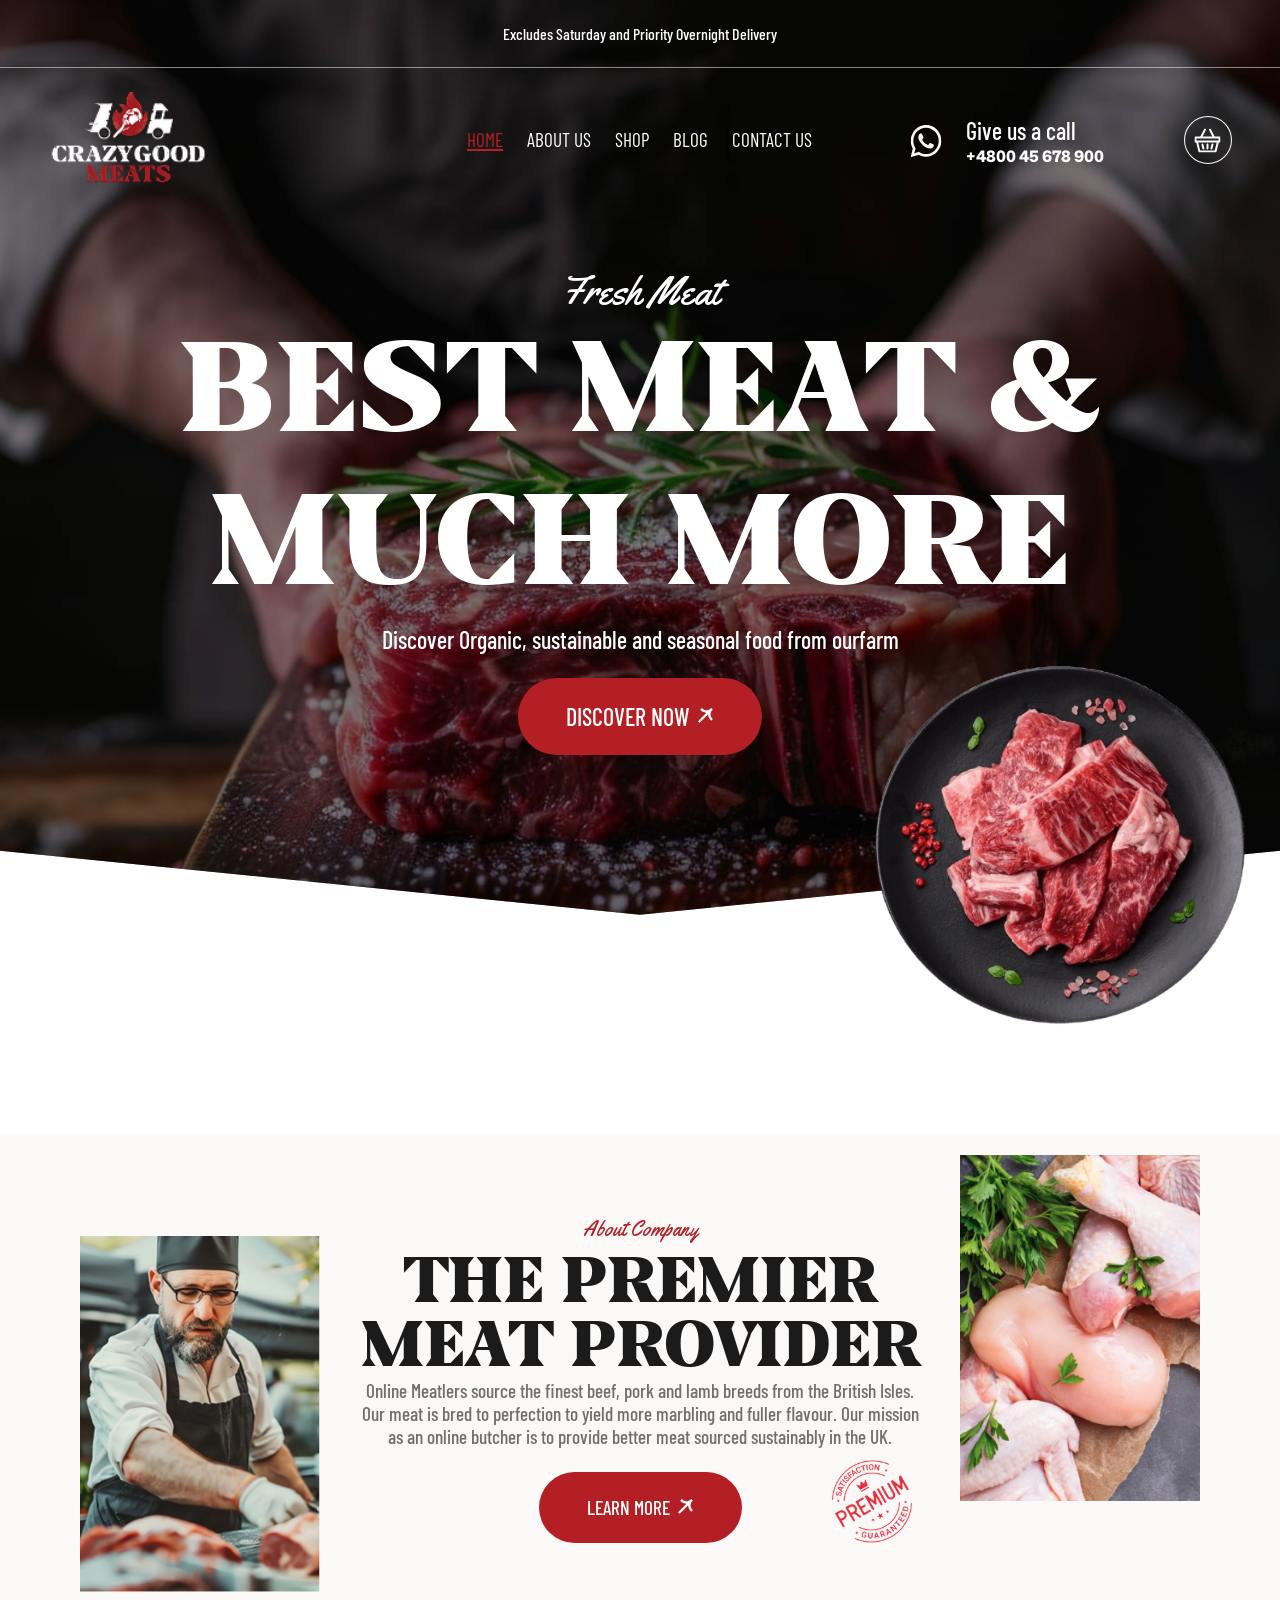
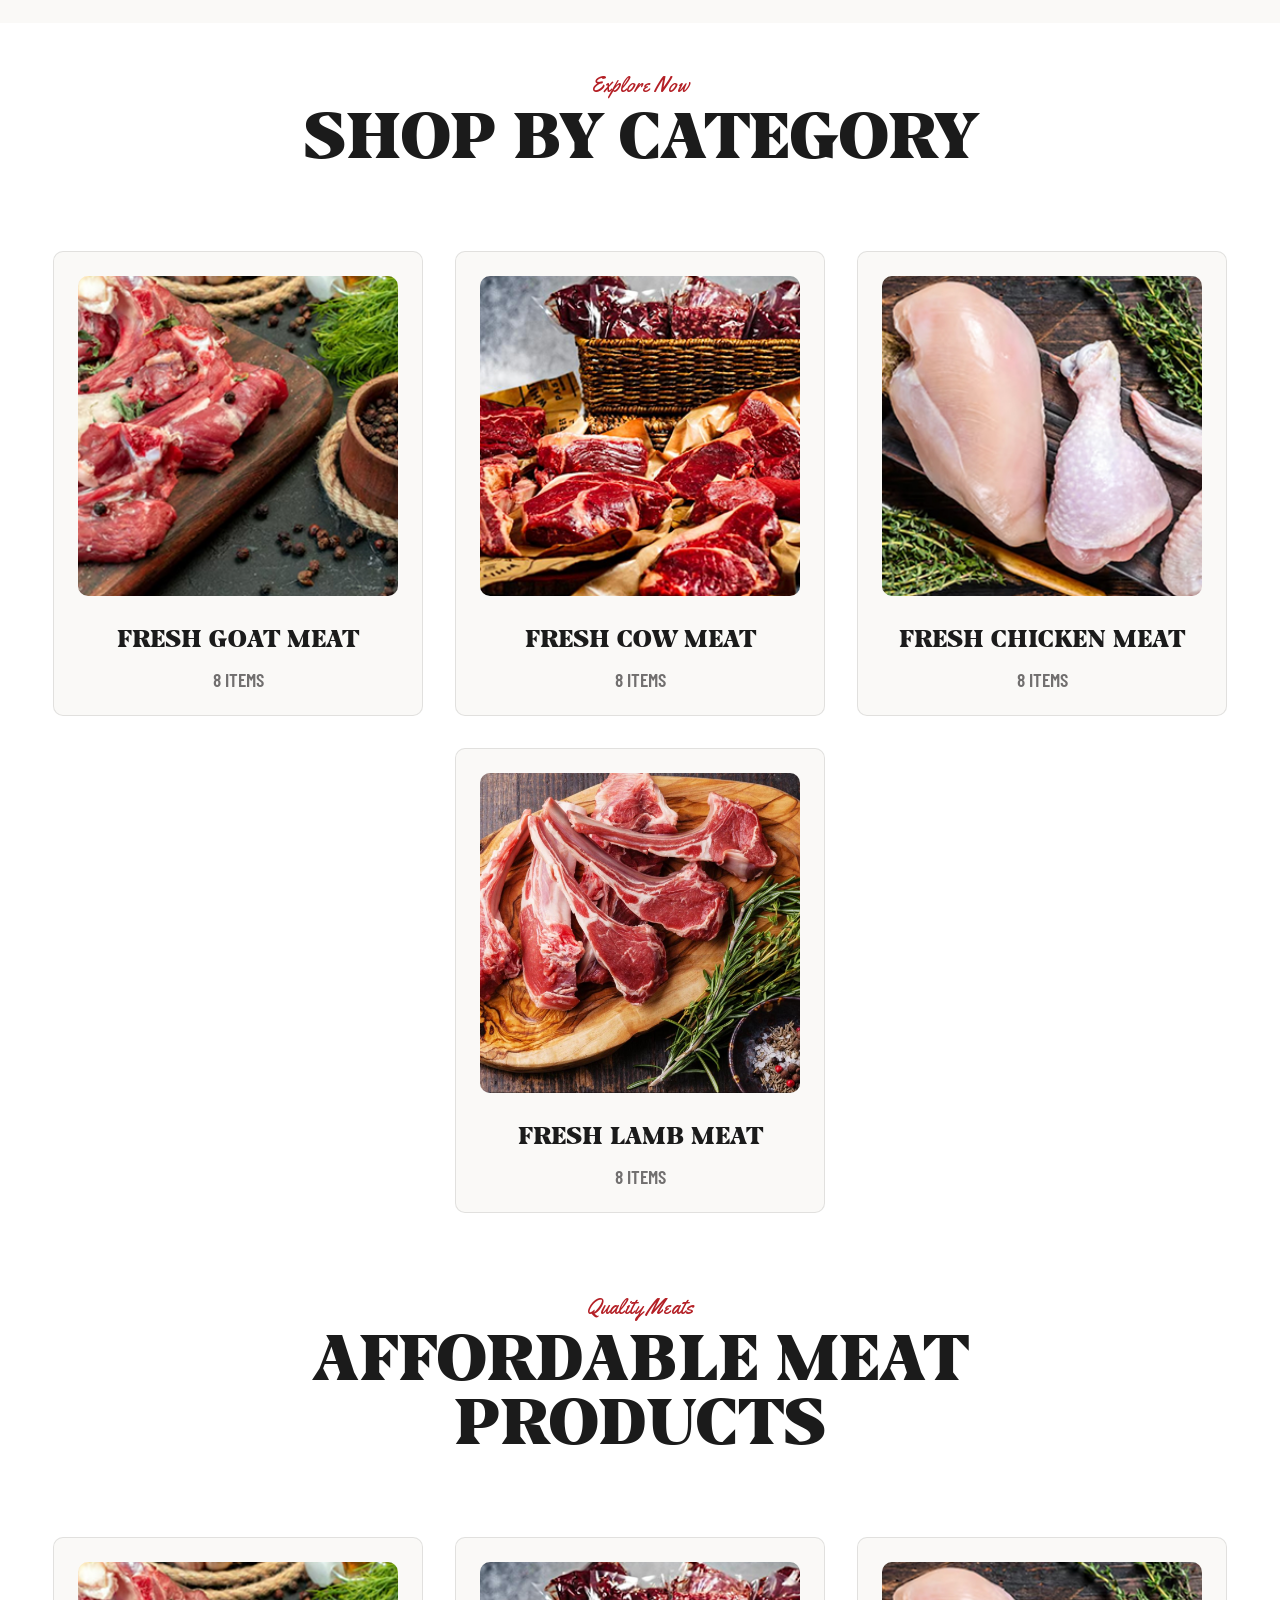
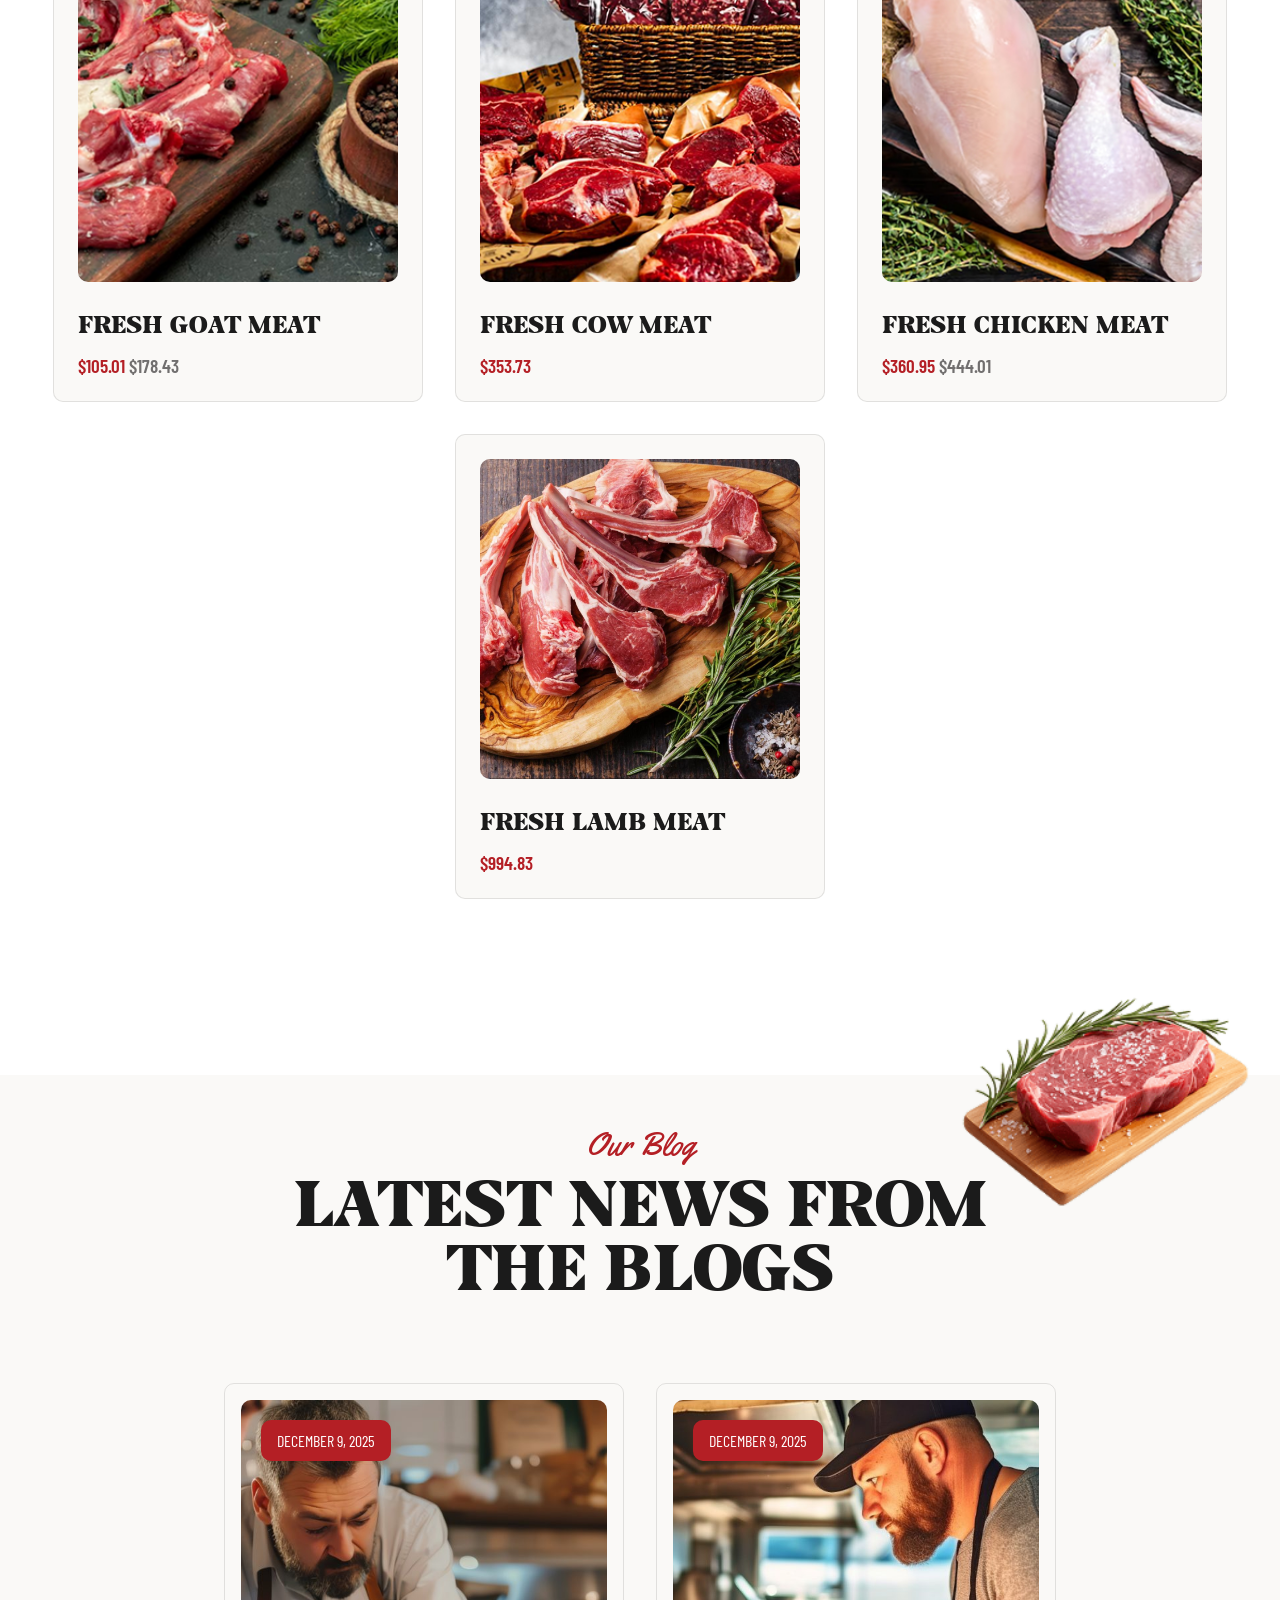
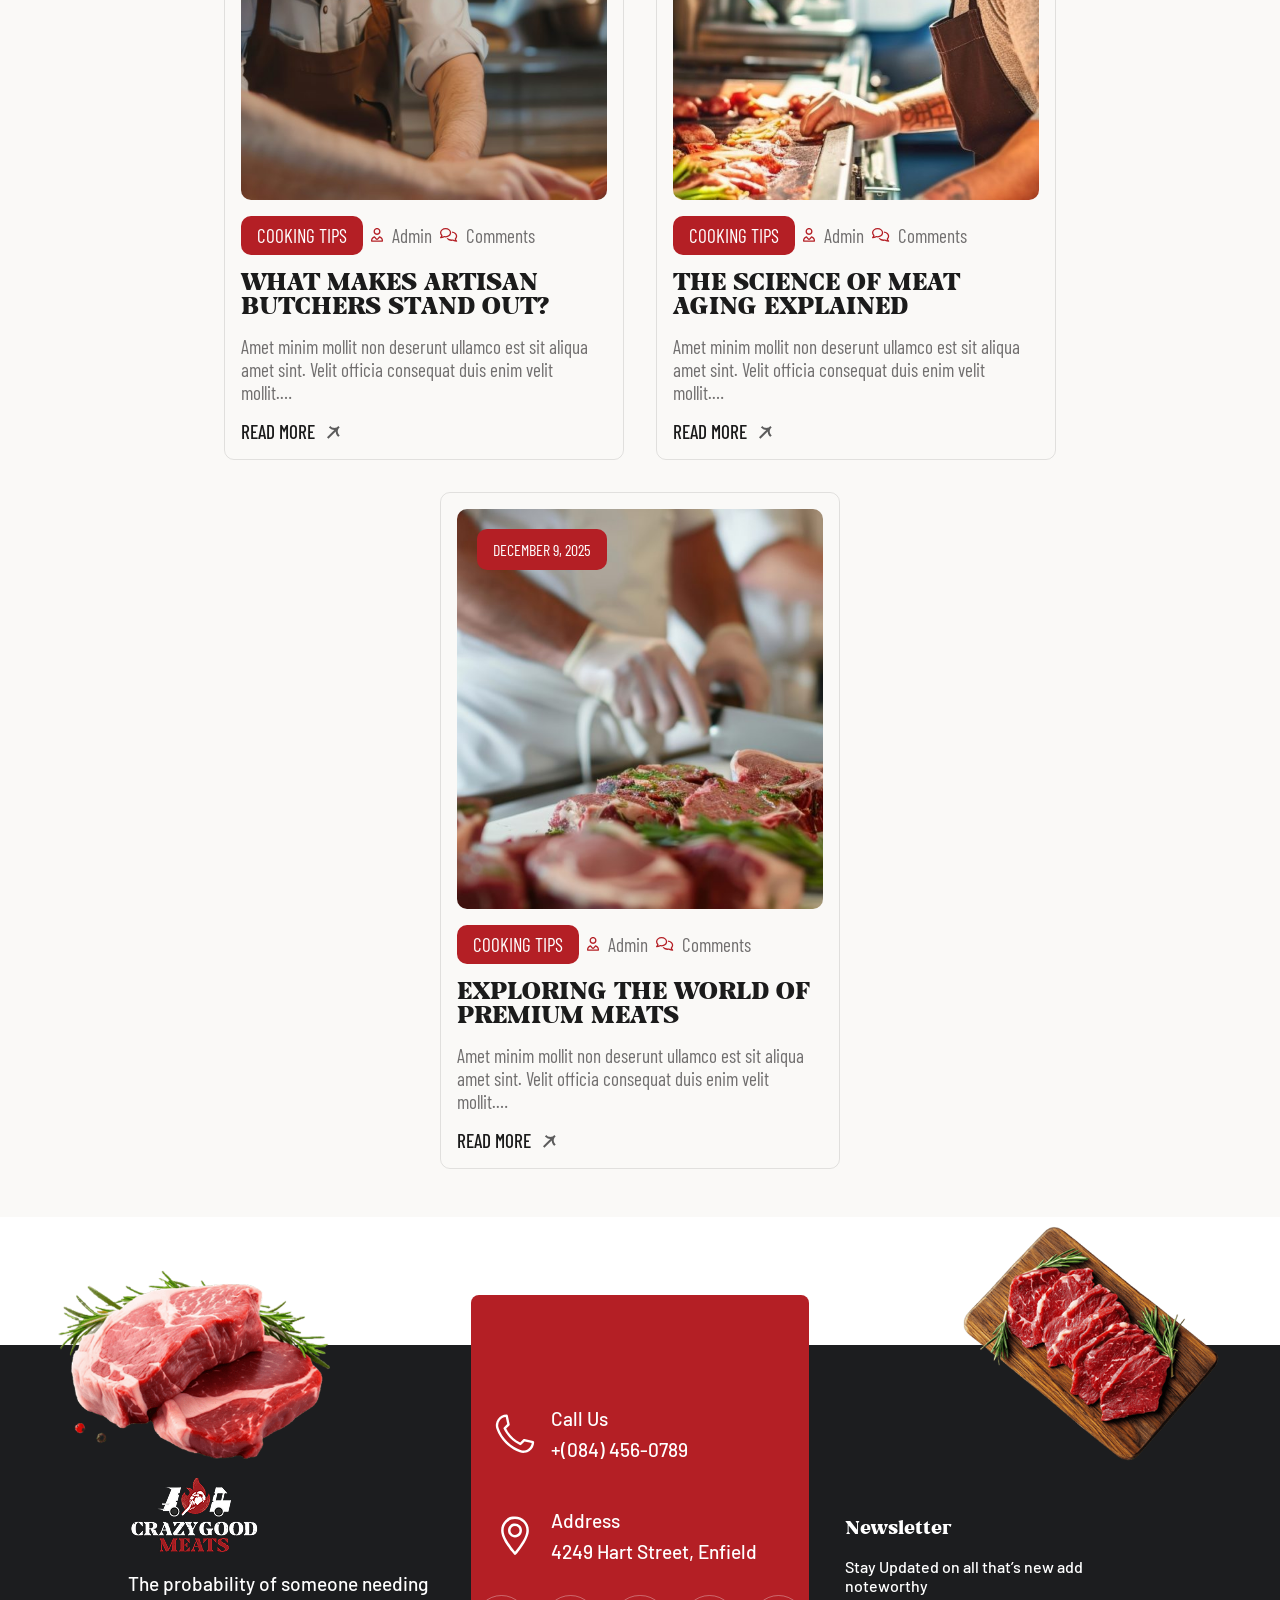
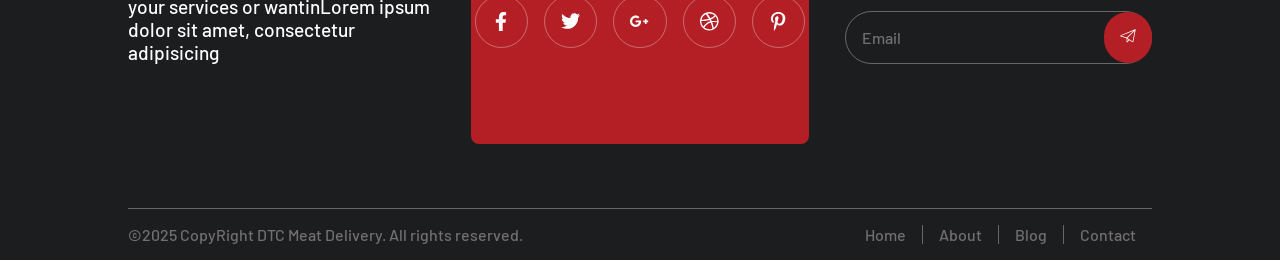
==== index.html @ 87a52c6e "v1" ====
<!DOCTYPE html>
<html lang="en">

<head>
    <meta charset="UTF-8">
    <meta name="viewport" content="width=device-width, initial-scale=1.0">
    <title>DTC Meat Delivery | HOME</title>
    <link rel="stylesheet" href="./includes/css/index.css">
</head>

<body>

    <!-- hero + header -->
    <main id="hero">
        <div class="main">
            <header class="header">
                <div class="superHeader">
                    <p>
                        Excludes Saturday and Priority Overnight Delivery
                    </p>
                </div>

                <div class="subHeader">
                    <!--Logo  -->
                    <div class="logoDiv">
                        <img src="./assets/images/logo.png" alt="DTC Meat">
                    </div>

                    <!-- Menu -->
                    <ul>
                        <li>
                            <a class="active" href="./index.html">HOME</a>
                        </li>
                        <li>
                            <a href="about.html">ABOUT US</a>
                        </li>
                        <li>
                            <a href="#">SHOP</a>
                        </li>
                        <li>
                            <a href="#">BLOG</a>
                        </li>
                        <li>
                            <a href="contact.html">CONTACT US</a>
                        </li>
                    </ul>

                    <div class="callAndCart">
                        <!-- Give Us A Call -->
                        <div class="give-us-a-call">

                            <div class="whatsapp-logo">
                                <svg width="24" height="25" viewBox="0 0 24 25" fill="none"
                                    xmlns="http://www.w3.org/2000/svg">
                                    <g clip-path="url(#clip0_9_7284)">
                                        <path
                                            d="M0 25C0.253394 23.985 0.542986 23.0075 0.79638 21.9925C1.08597 20.9398 1.37557 19.8496 1.62896 18.797C1.66516 18.6842 1.62896 18.4962 1.59276 18.3835C-0.579185 14.0226 -0.434389 9.69925 2.09955 5.56391C3.9457 2.55639 6.69683 0.751877 10.1357 0.150373C15.819 -0.82707 21.3575 2.55639 23.3122 8.19549C25.1222 13.3835 23.3846 19.3233 19.0045 22.4812C15.0226 25.3007 10.8597 25.5639 6.55204 23.421C6.40724 23.3459 6.22624 23.3459 6.11765 23.3835C4.1629 23.9098 2.24434 24.4361 0.325792 24.9624C0.217195 24.9624 0.144796 25 0 25ZM2.85973 22.0677C2.93213 22.0301 2.96833 22.0301 3.04072 22.0301C4.1629 21.7293 5.28507 21.4286 6.37104 21.1278C6.55204 21.0902 6.69683 21.0902 6.84163 21.203C9.26697 22.7068 11.8371 23.1203 14.552 22.3684C18.6787 21.2782 21.6471 17.4812 21.9005 13.1203C22.0814 9.9624 21.1041 7.21804 18.9321 5C15.9638 1.99248 11.5837 1.203 7.819 3.0827C4.1629 4.92481 2.28054 8.04511 2.13575 12.2556C2.06335 14.3233 2.60633 16.203 3.69231 17.9699C3.8371 18.1955 3.8733 18.3835 3.8009 18.6466C3.47511 19.7368 3.18552 20.9023 2.85973 22.0677Z"
                                            fill="#FAF9F7" />
                                        <path
                                            d="M15.2034 18.421C14.2984 18.3834 13.5021 18.0075 12.7057 17.7067C10.4613 16.8045 8.83238 15.1504 7.45681 13.1955C6.98623 12.5564 6.55184 11.8421 6.26224 11.0902C5.75546 9.62404 5.93645 8.27066 7.02242 7.10525C7.27582 6.80449 7.60161 6.69171 7.9636 6.69171C8.86858 6.72931 8.86858 6.69171 9.19437 7.55637C9.44776 8.23307 9.70116 8.87216 9.99075 9.54885C10.0993 9.77442 10.0993 9.99998 9.95455 10.2255C9.73736 10.5263 9.52016 10.8646 9.26677 11.1654C9.01337 11.4661 8.97718 11.5789 9.19437 11.9173C10.1717 13.5714 11.5111 14.7744 13.2487 15.5263C13.5021 15.6391 13.7193 15.6015 13.9003 15.3759C14.1898 15 14.5156 14.624 14.8052 14.2105C14.9862 13.9849 15.1672 13.9098 15.4206 14.0225C16.2532 14.4361 17.0858 14.8496 17.9184 15.2631C18.0269 15.3383 18.1355 15.5263 18.1355 15.6767C18.0993 16.9925 17.7374 17.594 16.398 18.1955C15.9998 18.3083 15.6016 18.3458 15.2034 18.421Z"
                                            fill="#FAF9F7" />
                                    </g>
                                    <defs>
                                        <clipPath id="clip0_9_7284">
                                            <rect width="24" height="25" fill="white" />
                                        </clipPath>
                                    </defs>
                                </svg>
                            </div>

                            <div class="CTA-Info">
                                <h2>Give us a call</h2>
                                <p>+4800 45 678 900</p>
                            </div>


                        </div>

                        <!-- Cart Button -->
                        <button class="cartButton">
                            <svg width="46" height="46" viewBox="0 0 46 46" fill="none"
                                xmlns="http://www.w3.org/2000/svg">
                                <g clip-path="url(#clip0_2066_5851)">
                                    <path
                                        d="M17.8518 19.6457C20.9925 19.6457 24.0389 19.6457 27.1482 19.6457C27.054 19.4264 26.9912 19.2384 26.897 19.0817C25.9862 17.2643 25.0754 15.4468 24.196 13.6294C24.0704 13.3787 23.9761 13.0654 24.0075 12.8147C24.0075 12.376 24.3216 12.094 24.7613 12C25.2638 11.9373 25.5779 12.1566 25.7977 12.5953C26.6457 14.3188 27.5251 16.0422 28.4045 17.797C28.6244 18.267 28.907 18.737 29.0955 19.2071C29.2525 19.5517 29.441 19.6771 29.8492 19.6771C31.1683 19.6458 32.4874 19.6771 33.8379 19.6771C34.7173 19.6771 35 19.9904 35 20.8678C35 21.9959 35 23.1553 35 24.2834C35 25.0667 34.6545 25.4428 33.8693 25.4114C33.3982 25.3801 33.304 25.5994 33.2098 25.9754C32.5503 28.6389 31.8907 31.3024 31.2312 33.9659C31.0113 34.812 30.76 35 29.9121 35C24.9812 35 20.0817 35 15.1508 35C14.2714 35 14.0201 34.812 13.8317 33.9659C13.1721 31.3024 12.4812 28.6389 11.853 25.9754C11.7588 25.5681 11.6018 25.3801 11.1307 25.4114C10.3769 25.4428 10 25.0667 10 24.346C10 23.1553 10 21.9646 10 20.7738C10 20.0218 10.3455 19.6771 11.0992 19.6771C12.4497 19.6771 13.8317 19.6771 15.1822 19.6771C15.5276 19.6771 15.6847 19.5831 15.8417 19.2697C16.9724 17.0449 18.0716 14.8201 19.2023 12.6267C19.4221 12.1566 19.799 11.9373 20.3015 12.0313C20.7726 12.1253 21.0553 12.4387 21.0553 12.9087C21.0553 13.1594 20.9611 13.4414 20.8354 13.6607C19.956 15.4155 19.0766 17.1703 18.1972 18.8937C18.0716 19.1131 17.9774 19.3324 17.8518 19.6457ZM15.5276 33.0572C20.2073 33.0572 24.8241 33.0572 29.441 33.0572C30.0691 30.519 30.6972 28.0122 31.3568 25.4741C25.4209 25.4741 19.5791 25.4741 13.6432 25.4741C14.2714 28.0122 14.8995 30.519 15.5276 33.0572ZM33.0528 21.6199C25.9862 21.6199 18.951 21.6199 11.9472 21.6199C11.9472 22.2779 11.9472 22.8733 11.9472 23.4686C19.0138 23.4686 26.0176 23.4686 33.0528 23.4686C33.0528 22.8419 33.0528 22.2466 33.0528 21.6199Z"
                                        fill="#FAF9F7" />
                                    <path
                                        d="M28.2473 27.4795C28.153 27.7929 28.0588 28.2316 27.9332 28.6703C27.7133 29.579 27.4935 30.4877 27.2422 31.3964C27.0852 31.9605 26.5827 32.2425 26.0174 32.0858C25.5463 31.9605 25.2636 31.4904 25.3892 30.9264C25.7033 29.673 25.986 28.3883 26.3314 27.1348C26.4885 26.5708 26.9282 26.2888 27.4307 26.3828C27.9332 26.4768 28.2473 26.8528 28.2473 27.4795Z"
                                        fill="#FAF9F7" />
                                    <path
                                        d="M19.6108 31.0518C19.6108 31.6158 19.2967 32.0232 18.857 32.0859C18.3545 32.1799 17.8834 31.9918 17.7577 31.5218C17.3809 30.1744 17.0354 28.7957 16.7213 27.4483C16.6271 26.9782 16.9412 26.5709 17.4123 26.4455C17.8834 26.3202 18.3545 26.4769 18.4801 26.9156C18.9512 28.2943 19.2653 29.7357 19.6108 31.0518Z"
                                        fill="#FAF9F7" />
                                    <path
                                        d="M23.4734 29.2343C23.4734 29.8297 23.4734 30.425 23.4734 31.0204C23.4734 31.7098 23.0966 32.0858 22.5312 32.1171C21.9345 32.1171 21.5576 31.7411 21.5576 31.0517C21.5576 29.8297 21.5576 28.6389 21.5576 27.4169C21.5576 26.7902 21.9659 26.3828 22.4998 26.3828C23.0652 26.3828 23.4734 26.7902 23.4734 27.4482C23.4734 28.0436 23.4734 28.6389 23.4734 29.2343Z"
                                        fill="#FAF9F7" />
                                </g>
                                <circle cx="23" cy="23" r="22.5" stroke="#FAF9F7" />
                                <defs>
                                    <clipPath id="clip0_2066_5851">
                                        <rect width="25" height="23" fill="white" transform="translate(10 12)" />
                                    </clipPath>
                                </defs>
                            </svg>
                        </button>
                    </div>
                </div>

                <div class="mobile-header">
                    <div>
                        <img src="./assets/images/logo.png" alt="logo">
                    </div>
                    <button type="button" onclick="menu()" aria-expanded="false" aria-controls="slidingMenu">
                        <svg xmlns="http://www.w3.org/2000/svg" width="24" height="24" viewBox="0 0 24 24"
                            style="fill: rgba(255, 255, 255, 1);">
                            <path d="M4 6h16v2H4zm0 5h16v2H4zm0 5h16v2H4z"></path>
                        </svg>
                    </button>
                </div>

                <div class="slidingMenu" id="slidingMenu">
                    <div class="menu-internal-header">
                        <div class="mobile-logo">
                            <img src="./assets/images/logo.png" alt="mobile logo">
                        </div>
                        <button type="button" onclick="menu()" aria-label="Close menu">
                            <svg xmlns="http://www.w3.org/2000/svg" width="24" height="24" viewBox="0 0 24 24"
                                style="fill: rgba(255, 255, 255, 1);">
                                <path
                                    d="M6.41 6L5 7.41 10.59 13 5 18.59 6.41 20 12 14.41 17.59 20 19 18.59 13.41 13 19 7.41 17.59 6 12 11.59z">
                                </path>
                            </svg>
                        </button>
                    </div>

                    <ul>
                        <li>
                            <a href="./index.html">Home</a>
                        </li>
                        <li>
                            <a href="./about.html">About</a>
                        </li>
                        <li>
                            <a href="#">Shop</a>
                        </li>
                        <li>
                            <a href="#">Blog</a>
                        </li>
                        <li>
                            <a href="./contact.html">Contact</a>
                        </li>
                    </ul>

                    <div class="social-Icons">
                        <div class="facebook">
                            <svg width="9" height="15" viewBox="0 0 9 15" fill="none"
                                xmlns="http://www.w3.org/2000/svg">
                                <path
                                    d="M7.5293 8.4375H5.33203V15H2.40234V8.4375H0V5.74219H2.40234V3.66211C2.40234 1.31836 3.80859 0 5.94727 0C6.97266 0 8.05664 0.205078 8.05664 0.205078V2.51953H6.85547C5.68359 2.51953 5.33203 3.22266 5.33203 3.98438V5.74219H7.93945L7.5293 8.4375Z"
                                    fill="white" />
                            </svg>

                        </div>
                        <div class="twitter">
                            <svg width="15" height="13" viewBox="0 0 15 13" fill="none"
                                xmlns="http://www.w3.org/2000/svg">
                                <path
                                    d="M13.4473 3.01758C13.4473 3.16406 13.4473 3.28125 13.4473 3.42773C13.4473 7.5 10.3711 12.1582 4.7168 12.1582C2.95898 12.1582 1.34766 11.6602 0 10.7812C0.234375 10.8105 0.46875 10.8398 0.732422 10.8398C2.16797 10.8398 3.48633 10.3418 4.54102 9.52148C3.19336 9.49219 2.05078 8.61328 1.66992 7.38281C1.875 7.41211 2.05078 7.44141 2.25586 7.44141C2.51953 7.44141 2.8125 7.38281 3.04688 7.32422C1.64062 7.03125 0.585938 5.80078 0.585938 4.30664V4.27734C0.996094 4.51172 1.49414 4.62891 1.99219 4.6582C1.14258 4.10156 0.615234 3.16406 0.615234 2.10938C0.615234 1.52344 0.761719 0.996094 1.02539 0.556641C2.54883 2.40234 4.83398 3.63281 7.38281 3.7793C7.32422 3.54492 7.29492 3.31055 7.29492 3.07617C7.29492 1.37695 8.67188 0 10.3711 0C11.25 0 12.041 0.351562 12.627 0.966797C13.3008 0.820312 13.9746 0.556641 14.5605 0.205078C14.3262 0.9375 13.8574 1.52344 13.2129 1.9043C13.8281 1.8457 14.4434 1.66992 14.9707 1.43555C14.5605 2.05078 14.0332 2.57812 13.4473 3.01758Z"
                                    fill="white" />
                            </svg>

                        </div>
                        <div class="googlePlus">
                            <svg width="19" height="12" viewBox="0 0 19 12" fill="none"
                                xmlns="http://www.w3.org/2000/svg">
                                <path
                                    d="M10.957 4.83398C10.9863 5.12695 11.0449 5.39062 11.0449 5.77148C11.0449 8.99414 8.87695 11.25 5.625 11.25C2.51953 11.25 0 8.75977 0 5.625C0 2.51953 2.51953 0 5.625 0C7.14844 0 8.4082 0.556641 9.4043 1.49414L7.88086 2.95898C7.4707 2.54883 6.73828 2.08008 5.625 2.08008C3.7207 2.08008 2.13867 3.66211 2.13867 5.625C2.13867 7.61719 3.7207 9.19922 5.625 9.19922C7.85156 9.19922 8.70117 7.58789 8.81836 6.76758H5.625V4.83398H10.957ZM16.377 5.00977H18.0176V6.65039H16.377V8.29102H14.7363V6.65039H13.0957V5.00977H14.7363V3.39844H16.377V5.00977Z"
                                    fill="white" />
                            </svg>

                        </div>
                        <div class="basketBall">
                            <svg width="15" height="15" viewBox="0 0 15 15" fill="none"
                                xmlns="http://www.w3.org/2000/svg">
                                <path
                                    d="M7.26562 0C11.25 0 14.5312 3.28125 14.5312 7.26562C14.5312 11.2793 11.25 14.5312 7.26562 14.5312C3.25195 14.5312 0 11.2793 0 7.26562C0 3.28125 3.25195 0 7.26562 0ZM12.041 3.36914C11.9238 3.54492 10.8984 4.86328 8.58398 5.80078C8.81836 6.26953 8.96484 6.62109 9.14062 7.03125C11.1914 6.76758 13.2422 7.17773 13.4473 7.23633C13.4473 5.77148 12.9199 4.42383 12.041 3.36914ZM11.3672 2.63672C9.84375 1.28906 7.76367 0.791016 5.80078 1.25977C5.97656 1.49414 7.08984 3.01758 8.11523 4.89258C10.3125 4.07227 11.25 2.8125 11.3672 2.63672ZM4.59961 1.66992C2.87109 2.49023 1.58203 4.10156 1.17188 6.00586C1.46484 6.03516 4.01367 6.03516 6.91406 5.27344C5.88867 3.42773 4.77539 1.9043 4.59961 1.66992ZM1.05469 7.29492C1.05469 8.87695 1.64062 10.3418 2.63672 11.4258C3.63281 9.72656 5.68359 7.91016 7.93945 7.26562C7.76367 6.91406 7.61719 6.5625 7.41211 6.21094C4.33594 7.14844 1.31836 7.11914 1.05469 7.08984C1.05469 7.17773 1.05469 7.23633 1.05469 7.29492ZM3.42773 12.1875C5.27344 13.623 7.67578 13.8574 9.66797 13.0078C9.58008 12.4512 9.22852 10.5469 8.34961 8.29102C5.85938 9.14062 4.10156 10.8691 3.42773 12.1875ZM10.7227 12.4219C12.0996 11.4844 13.0957 9.99023 13.3887 8.26172C13.1543 8.20312 11.4551 7.70508 9.52148 7.99805C10.3125 10.2539 10.6641 12.0703 10.7227 12.4219Z"
                                    fill="white" />
                            </svg>

                        </div>
                        <div class="pintrest">
                            <svg width="12" height="15" viewBox="0 0 12 15" fill="none"
                                xmlns="http://www.w3.org/2000/svg">
                                <path
                                    d="M5.97656 0C8.73047 0 11.25 1.9043 11.25 4.80469C11.25 7.5293 9.84375 10.5762 6.73828 10.5762C5.97656 10.5762 5.06836 10.1953 4.6875 9.52148C4.04297 12.1582 4.07227 12.5684 2.60742 14.5898C2.46094 14.6484 2.49023 14.6484 2.40234 14.5312C2.34375 13.9746 2.28516 13.4473 2.28516 12.8906C2.28516 11.1035 3.10547 8.49609 3.51562 6.76758C3.28125 6.29883 3.22266 5.77148 3.22266 5.27344C3.22266 2.92969 5.97656 2.57812 5.97656 4.51172C5.97656 5.6543 5.18555 6.73828 5.18555 7.85156C5.18555 8.58398 5.83008 9.11133 6.5625 9.11133C8.58398 9.11133 9.19922 6.21094 9.19922 4.6582C9.19922 2.57812 7.73438 1.43555 5.71289 1.43555C3.39844 1.43555 1.61133 3.10547 1.61133 5.44922C1.61133 6.5918 2.31445 7.17773 2.31445 7.44141C2.31445 7.67578 2.13867 8.4668 1.8457 8.4668C1.14258 8.4668 0 7.29492 0 5.24414C0 1.99219 2.95898 0 5.97656 0Z"
                                    fill="white" />
                            </svg>

                        </div>
                    </div>
                </div>
            </header>

            <div class="hero">
                <div class="centeredText">
                    <h6>
                        Fresh Meat
                    </h6>
                    <h1>
                        BEST MEAT &</br>
                        MUCH MORE
                    </h1>
                    <p>
                        Discover Organic, sustainable and seasonal food from ourfarm
                    </p>
                    <a href="#">
                        Discover Now
                        <svg width="12" height="12" viewBox="0 0 12 12" fill="none" xmlns="http://www.w3.org/2000/svg">
                            <path
                                d="M9.27967 0.623264C8.79162 1.11132 8.18155 1.44439 7.44946 1.62246C6.75035 1.79394 6.05125 1.79394 5.35214 1.62246C4.62005 1.44439 4.00668 1.10802 3.51203 0.613372L2.89866 3.73665e-06L1.66204 1.23663L2.2754 1.85C2.81622 2.39082 3.45268 2.80303 4.18476 3.08663C4.88387 3.36363 5.62255 3.50214 6.4008 3.50214L6.50802e-06 9.90293L1.23664 11.1396L7.63743 4.73877C7.63743 5.51702 7.77593 6.2557 8.05294 6.95481C8.33654 7.68689 8.74875 8.32334 9.28957 8.86416L9.90293 9.47753L11.1396 8.2409L10.5262 7.62753C10.0315 7.13288 9.69518 6.51951 9.5171 5.78743C9.34563 5.08832 9.34563 4.38921 9.51711 3.6901C9.69518 2.95802 10.0282 2.34795 10.5163 1.85989L11.1396 1.23663L9.90293 3.39948e-06L9.27967 0.623264Z"
                                fill="white" />
                        </svg>
                    </a>
                </div>
            </div>
        </div>
        <img class="meat" src="./assets/images/meat.png" alt="Meat">
    </main>

    <!-- section 2 -->
    <section id="about" class="section-2">
        <div class="innerSection">
            <img class="butcherImage" src="./assets/images/butcher.png" alt="butcher :/">
            <div class="centeredText-2">
                <h6>
                    About Company
                </h6>
                <h1>
                    The Premier </br>
                    Meat Provider
                </h1>
                <p>
                    Online Meatlers source the finest beef, pork and lamb breeds from
                    the British Isles. Our meat is bred to perfection to yield more
                    marbling and fuller flavour. Our mission as an online butcher is to
                    provide better meat sourced sustainably in the UK.
                </p>
                <a href="#">
                    LEARN MORE <svg width="12" height="12" viewBox="0 0 12 12" fill="none"
                        xmlns="http://www.w3.org/2000/svg">
                        <path
                            d="M9.27967 0.623264C8.79162 1.11132 8.18155 1.44439 7.44946 1.62246C6.75035 1.79394 6.05125 1.79394 5.35214 1.62246C4.62005 1.44439 4.00668 1.10802 3.51203 0.613372L2.89866 3.73665e-06L1.66204 1.23663L2.2754 1.85C2.81622 2.39082 3.45268 2.80303 4.18476 3.08663C4.88387 3.36363 5.62255 3.50214 6.4008 3.50214L6.50802e-06 9.90293L1.23664 11.1396L7.63743 4.73877C7.63743 5.51702 7.77593 6.2557 8.05294 6.95481C8.33654 7.68689 8.74875 8.32334 9.28957 8.86416L9.90293 9.47753L11.1396 8.2409L10.5262 7.62753C10.0315 7.13288 9.69518 6.51951 9.5171 5.78743C9.34563 5.08832 9.34563 4.38921 9.51711 3.6901C9.69518 2.95802 10.0282 2.34795 10.5163 1.85989L11.1396 1.23663L9.90293 3.39948e-06L9.27967 0.623264Z"
                            fill="white" />
                    </svg>

                </a>
            </div>
            <img class="chicken" src="./assets/images/chicken.png" alt="chicken!">

            <img class="stamp" src="./assets/images/stamp.png" alt="stamp">
        </div>
    </section>

    <!-- Section 3 -->
    <section id="shop" class="section-3">

        <!-- Explore -->
        <div class="shop-place" id="explore">
            <h6>
                Explore Now
            </h6>
            <h1>
                SHOP BY CATEGORY
            </h1>
            <div class="products">
                <div class="card">
                    <div class="imgCard">
                        <img src="./assets/images/explore1.jpg" alt="Product 1">
                    </div>
                    <h2>
                        Fresh Goat Meat
                    </h2>
                    <p>
                        8 ITEMS
                    </p>
                </div>
                <div class="card">
                    <div class="imgCard">
                        <img src="./assets/images/explore2.png" alt="Product 1">
                    </div>
                    <h2>
                        Fresh Cow Meat
                    </h2>
                    <p>
                        8 ITEMS
                    </p>
                </div>
                <div class="card">
                    <div class="imgCard">
                        <img src="./assets/images/explore3.jpg" alt="Product 1">
                    </div>
                    <h2>
                        Fresh Chicken Meat
                    </h2>
                    <p>
                        8 ITEMS
                    </p>
                </div>
                <div class="card">
                    <div class="imgCard">
                        <img src="./assets/images/explore4.jpg" alt="Product 1">
                    </div>
                    <h2>
                        Fresh Lamb Meat
                    </h2>
                    <p>
                        8 ITEMS
                    </p>
                </div>
            </div>
        </div>

        <!-- Quality Meat -->
        <div class="shop-place" id="quality-meat">
            <h6>
                Quality Meats
            </h6>
            <h1>
                Affordable meat</br>
                products
            </h1>
            <div class="products">
                <div class="card">
                    <div class="imgCard">
                        <img src="./assets/images/explore1.jpg" alt="Product 1">
                    </div>
                    <h2>
                        Fresh Goat Meat
                    </h2>
                    <p>
                        $105.01
                        <span>$178.43</span>
                    </p>
                </div>
                <div class="card">
                    <div class="imgCard">
                        <img src="./assets/images/explore2.png" alt="Product 1">
                    </div>
                    <h2>
                        Fresh Cow Meat
                    </h2>
                    <p>
                        $353.73
                    </p>
                </div>
                <div class="card">
                    <div class="imgCard">
                        <img src="./assets/images/explore3.jpg" alt="Product 1">
                    </div>
                    <h2>
                        Fresh Chicken Meat
                    </h2>
                    <p>
                        $360.95
                        <span>
                            $444.01
                        </span>
                    </p>
                </div>
                <div class="card">
                    <div class="imgCard">
                        <img src="./assets/images/explore4.jpg" alt="Product 1">
                    </div>
                    <h2>
                        Fresh Lamb Meat
                    </h2>
                    <p>
                        $994.83
                    </p>
                </div>
            </div>
        </div>

    </section>

    <section id="blog" class="section-4">
        <div class="anotherMeat">
            <img src="./assets/images/anotherMeat.png" alt="another Meat perfection">
        </div>

        <h6>
            Our Blog
        </h6>

        <h1>
            Latest News From</br>
            The Blogs
        </h1>

        <div class="blogs">
            <div class="blog">
                <div class="imgBlog">
                    <img src="./assets/images/BLOG1IMG.jpg" alt="Blog 1">
                    <div class="p">
                        <p>
                            December 9, 2025
                        </p>
                    </div>
                </div>
                <div class="stack">
                    <div class="clip">
                        <p>
                            COOKING TIPS
                        </p>
                    </div>
                    <div class="admin">
                        <svg width="13" height="14" viewBox="0 0 13 14" fill="none" xmlns="http://www.w3.org/2000/svg">
                            <path
                                d="M6.02398 5.59251C6.82717 5.56854 7.44456 5.2089 7.87612 4.51359C8.27173 3.79431 8.27173 3.07503 7.87612 2.35575C7.44456 1.66044 6.82118 1.3068 6.00599 1.29481C5.2028 1.3068 4.58541 1.66044 4.15385 2.35575C3.75824 3.07503 3.75824 3.79431 4.15385 4.51359C4.58541 5.2089 5.20879 5.56854 6.02398 5.59251ZM9.45854 3.43467C9.45854 4.05805 9.30569 4.63047 9 5.15195C8.69431 5.67343 8.27173 6.09301 7.73227 6.41069C7.19281 6.72838 6.62038 6.88422 6.01498 6.87823C5.40959 6.87223 4.83716 6.71339 4.2977 6.4017C3.75824 6.09001 3.33566 5.67343 3.02997 5.15195C2.72428 4.63047 2.57143 4.05805 2.57143 3.43467C2.57143 2.81129 2.72428 2.23887 3.02997 1.71739C3.33566 1.19591 3.75824 0.779325 4.2977 0.467637C4.83716 0.155949 5.40959 0.000104904 6.01498 0.000104904C6.62038 0.000104904 7.19281 0.155949 7.73227 0.467637C8.27173 0.779325 8.69431 1.19591 9 1.71739C9.30569 2.23887 9.45854 2.81129 9.45854 3.43467ZM1.27672 12.4616H10.7532C10.6933 11.8263 10.4805 11.2598 10.1149 10.7623C9.74925 10.2648 9.27872 9.9022 8.7033 9.67443L7.35465 11.3468C6.98302 11.7783 6.53646 11.9941 6.01498 11.9941C5.49351 11.9941 5.04695 11.7783 4.67532 11.3468L3.32667 9.67443C2.75125 9.9022 2.28072 10.2648 1.91508 10.7623C1.54945 11.2598 1.33666 11.8263 1.27672 12.4616ZM3.56044 8.27183C3.72827 8.23587 3.86613 8.28382 3.97403 8.41569L5.7003 10.5376C5.91608 10.7534 6.13786 10.7534 6.36563 10.5376L8.05594 8.41569C8.16384 8.28382 8.3017 8.23587 8.46953 8.27183C9.5005 8.51159 10.3487 9.03007 11.014 9.82728C11.6793 10.6245 12.018 11.5745 12.03 12.6774V12.8932C12.03 13.145 11.952 13.3518 11.7962 13.5136C11.6404 13.6754 11.4366 13.7563 11.1848 13.7563H0.845155C0.605395 13.7563 0.404595 13.6754 0.242757 13.5136C0.0809191 13.3518 0 13.145 0 12.8932V12.6774C0.011988 11.5745 0.350649 10.6245 1.01598 9.82728C1.68132 9.03007 2.52947 8.51159 3.56044 8.27183Z"
                                fill="#B41F25" />
                        </svg>
                        <p>Admin</p>
                    </div>
                    <div class="comments">
                        <svg width="18" height="14" viewBox="0 0 18 14" fill="none" xmlns="http://www.w3.org/2000/svg">
                            <path
                                d="M2.37363 8.3078C2.34965 8.35575 2.31968 8.40969 2.28372 8.46963L2.06793 8.84726C2.53546 8.71539 2.98501 8.55355 3.41658 8.36174C3.52448 8.3018 3.64436 8.24786 3.77622 8.1999C4.01598 8.05605 4.27972 8.0081 4.56743 8.05605C4.89111 8.12798 5.23277 8.16394 5.59241 8.16394C6.8991 8.12798 7.93906 7.77133 8.71229 7.09401C9.48551 6.41669 9.87812 5.62848 9.89011 4.72937C9.87812 3.83027 9.48551 3.04206 8.71229 2.36474C7.93906 1.68742 6.8991 1.33077 5.59241 1.29481C4.28571 1.33077 3.24575 1.68742 2.47253 2.36474C1.6993 3.04206 1.30669 3.83027 1.29471 4.72937C1.29471 5.49661 1.58841 6.18592 2.17582 6.79731C2.57143 7.26484 2.63736 7.76834 2.37363 8.3078ZM0 4.72937C0.035964 3.38672 0.584416 2.27183 1.64535 1.38472C2.70629 0.497607 4.02198 0.0360689 5.59241 0.000104904C7.17482 0.0360689 8.49351 0.497607 9.54845 1.38472C10.6034 2.27183 11.1489 3.38672 11.1848 4.72937C11.1489 6.07203 10.6034 7.18692 9.54845 8.07403C8.49351 8.96114 7.17482 9.42268 5.59241 9.45865C5.16084 9.45865 4.74126 9.42268 4.33367 9.35075L3.95604 9.51259C2.93706 9.99211 1.83417 10.2618 0.647353 10.3218C0.383616 10.2978 0.191808 10.1599 0.0719281 9.9082C-0.047952 9.65645 -0.005994 9.43467 0.197802 9.24286C0.569431 8.81129 0.887113 8.33777 1.15085 7.82228L1.24076 7.67843C0.437562 6.86324 0.023976 5.88022 0 4.72937ZM11.6164 12.8932C10.5015 12.8812 9.5005 12.6385 8.61339 12.1649C7.72627 11.6914 7.04895 11.0471 6.58142 10.2319C7.04895 10.1839 7.4985 10.088 7.93007 9.94416C8.28971 10.4237 8.78421 10.8163 9.41359 11.122C10.043 11.4277 10.7772 11.5925 11.6164 11.6165C11.976 11.6165 12.3177 11.5805 12.6414 11.5086C12.9291 11.4487 13.1988 11.4906 13.4505 11.6345C13.5824 11.6944 13.6963 11.7484 13.7922 11.7963C14.2238 12.0001 14.6733 12.1619 15.1409 12.2818L14.9251 11.9042C14.8891 11.8562 14.8591 11.8023 14.8352 11.7424C14.5714 11.2029 14.6374 10.6994 15.033 10.2319C15.6204 9.63247 15.9141 8.94316 15.9141 8.16394C15.9021 7.32478 15.5514 6.57253 14.8621 5.9072C14.1728 5.24186 13.2348 4.85525 12.048 4.74736V4.72937C12.048 4.28582 11.994 3.85425 11.8861 3.43467C13.4086 3.53057 14.6673 4.01609 15.6623 4.89121C16.6573 5.76634 17.1728 6.85725 17.2088 8.16394C17.1968 9.31479 16.7832 10.3038 15.968 11.131C15.992 11.1669 16.007 11.1939 16.013 11.2119C16.019 11.2299 16.034 11.2568 16.0579 11.2928C16.3217 11.7963 16.6454 12.2578 17.029 12.6774C17.2088 12.8812 17.2507 13.115 17.1548 13.3787C17.035 13.6185 16.8372 13.7444 16.5614 13.7563C15.3746 13.7084 14.2717 13.4387 13.2527 12.9472L12.8751 12.7853C12.4675 12.8572 12.048 12.8932 11.6164 12.8932Z"
                                fill="#B41F25" />
                        </svg>
                        <p>
                            Comments
                        </p>
                    </div>
                </div>
                <h2>
                    What Makes Artisan Butchers Stand Out?
                </h2>
                <p>
                    Amet minim mollit non deserunt ullamco est sit aliqua
                    amet sint. Velit officia consequat duis enim velit mollit.…
                </p>
                <a href="#">
                    READ MORE
                    <svg width="13" height="13" viewBox="0 0 13 13" fill="none" xmlns="http://www.w3.org/2000/svg">
                        <path
                            d="M10.601 0.711905C10.0435 1.26945 9.34654 1.64994 8.51022 1.85337C7.71157 2.04926 6.91293 2.04926 6.11428 1.85337C5.27796 1.64994 4.57725 1.26568 4.01217 0.700603L3.31147 -9.79231e-05L1.89877 1.41261L2.59947 2.11331C3.21729 2.73113 3.94436 3.20203 4.78068 3.52601C5.57933 3.84246 6.42319 4.00068 7.31225 4.00068L9.23676e-05 11.3128L1.4128 12.7255L8.72495 5.41338C8.72495 6.30245 8.88318 7.1463 9.19962 7.94495C9.5236 8.78127 9.9945 9.50834 10.6123 10.1262L11.313 10.8269L12.7257 9.41416L12.025 8.71346C11.4599 8.14838 11.0757 7.44768 10.8723 6.61136C10.6764 5.81271 10.6764 5.01406 10.8723 4.21541C11.0757 3.37909 11.4562 2.68216 12.0137 2.12461L12.7257 1.41261L11.313 -9.85974e-05L10.601 0.711905Z"
                            fill="#5C5C5C" />
                    </svg>
                </a>
            </div>
            <div class="blog">
                <div class="imgBlog">
                    <img src="./assets/images/BLOG2IMG.jpg" alt="Blog 1">
                    <div class="p">
                        <p>
                            December 9, 2025
                        </p>
                    </div>
                </div>
                <div class="stack">
                    <div class="clip">
                        <p>
                            COOKING TIPS
                        </p>
                    </div>
                    <div class="admin">
                        <svg width="13" height="14" viewBox="0 0 13 14" fill="none" xmlns="http://www.w3.org/2000/svg">
                            <path
                                d="M6.02398 5.59251C6.82717 5.56854 7.44456 5.2089 7.87612 4.51359C8.27173 3.79431 8.27173 3.07503 7.87612 2.35575C7.44456 1.66044 6.82118 1.3068 6.00599 1.29481C5.2028 1.3068 4.58541 1.66044 4.15385 2.35575C3.75824 3.07503 3.75824 3.79431 4.15385 4.51359C4.58541 5.2089 5.20879 5.56854 6.02398 5.59251ZM9.45854 3.43467C9.45854 4.05805 9.30569 4.63047 9 5.15195C8.69431 5.67343 8.27173 6.09301 7.73227 6.41069C7.19281 6.72838 6.62038 6.88422 6.01498 6.87823C5.40959 6.87223 4.83716 6.71339 4.2977 6.4017C3.75824 6.09001 3.33566 5.67343 3.02997 5.15195C2.72428 4.63047 2.57143 4.05805 2.57143 3.43467C2.57143 2.81129 2.72428 2.23887 3.02997 1.71739C3.33566 1.19591 3.75824 0.779325 4.2977 0.467637C4.83716 0.155949 5.40959 0.000104904 6.01498 0.000104904C6.62038 0.000104904 7.19281 0.155949 7.73227 0.467637C8.27173 0.779325 8.69431 1.19591 9 1.71739C9.30569 2.23887 9.45854 2.81129 9.45854 3.43467ZM1.27672 12.4616H10.7532C10.6933 11.8263 10.4805 11.2598 10.1149 10.7623C9.74925 10.2648 9.27872 9.9022 8.7033 9.67443L7.35465 11.3468C6.98302 11.7783 6.53646 11.9941 6.01498 11.9941C5.49351 11.9941 5.04695 11.7783 4.67532 11.3468L3.32667 9.67443C2.75125 9.9022 2.28072 10.2648 1.91508 10.7623C1.54945 11.2598 1.33666 11.8263 1.27672 12.4616ZM3.56044 8.27183C3.72827 8.23587 3.86613 8.28382 3.97403 8.41569L5.7003 10.5376C5.91608 10.7534 6.13786 10.7534 6.36563 10.5376L8.05594 8.41569C8.16384 8.28382 8.3017 8.23587 8.46953 8.27183C9.5005 8.51159 10.3487 9.03007 11.014 9.82728C11.6793 10.6245 12.018 11.5745 12.03 12.6774V12.8932C12.03 13.145 11.952 13.3518 11.7962 13.5136C11.6404 13.6754 11.4366 13.7563 11.1848 13.7563H0.845155C0.605395 13.7563 0.404595 13.6754 0.242757 13.5136C0.0809191 13.3518 0 13.145 0 12.8932V12.6774C0.011988 11.5745 0.350649 10.6245 1.01598 9.82728C1.68132 9.03007 2.52947 8.51159 3.56044 8.27183Z"
                                fill="#B41F25" />
                        </svg>
                        <p>Admin</p>
                    </div>
                    <div class="comments">
                        <svg width="18" height="14" viewBox="0 0 18 14" fill="none" xmlns="http://www.w3.org/2000/svg">
                            <path
                                d="M2.37363 8.3078C2.34965 8.35575 2.31968 8.40969 2.28372 8.46963L2.06793 8.84726C2.53546 8.71539 2.98501 8.55355 3.41658 8.36174C3.52448 8.3018 3.64436 8.24786 3.77622 8.1999C4.01598 8.05605 4.27972 8.0081 4.56743 8.05605C4.89111 8.12798 5.23277 8.16394 5.59241 8.16394C6.8991 8.12798 7.93906 7.77133 8.71229 7.09401C9.48551 6.41669 9.87812 5.62848 9.89011 4.72937C9.87812 3.83027 9.48551 3.04206 8.71229 2.36474C7.93906 1.68742 6.8991 1.33077 5.59241 1.29481C4.28571 1.33077 3.24575 1.68742 2.47253 2.36474C1.6993 3.04206 1.30669 3.83027 1.29471 4.72937C1.29471 5.49661 1.58841 6.18592 2.17582 6.79731C2.57143 7.26484 2.63736 7.76834 2.37363 8.3078ZM0 4.72937C0.035964 3.38672 0.584416 2.27183 1.64535 1.38472C2.70629 0.497607 4.02198 0.0360689 5.59241 0.000104904C7.17482 0.0360689 8.49351 0.497607 9.54845 1.38472C10.6034 2.27183 11.1489 3.38672 11.1848 4.72937C11.1489 6.07203 10.6034 7.18692 9.54845 8.07403C8.49351 8.96114 7.17482 9.42268 5.59241 9.45865C5.16084 9.45865 4.74126 9.42268 4.33367 9.35075L3.95604 9.51259C2.93706 9.99211 1.83417 10.2618 0.647353 10.3218C0.383616 10.2978 0.191808 10.1599 0.0719281 9.9082C-0.047952 9.65645 -0.005994 9.43467 0.197802 9.24286C0.569431 8.81129 0.887113 8.33777 1.15085 7.82228L1.24076 7.67843C0.437562 6.86324 0.023976 5.88022 0 4.72937ZM11.6164 12.8932C10.5015 12.8812 9.5005 12.6385 8.61339 12.1649C7.72627 11.6914 7.04895 11.0471 6.58142 10.2319C7.04895 10.1839 7.4985 10.088 7.93007 9.94416C8.28971 10.4237 8.78421 10.8163 9.41359 11.122C10.043 11.4277 10.7772 11.5925 11.6164 11.6165C11.976 11.6165 12.3177 11.5805 12.6414 11.5086C12.9291 11.4487 13.1988 11.4906 13.4505 11.6345C13.5824 11.6944 13.6963 11.7484 13.7922 11.7963C14.2238 12.0001 14.6733 12.1619 15.1409 12.2818L14.9251 11.9042C14.8891 11.8562 14.8591 11.8023 14.8352 11.7424C14.5714 11.2029 14.6374 10.6994 15.033 10.2319C15.6204 9.63247 15.9141 8.94316 15.9141 8.16394C15.9021 7.32478 15.5514 6.57253 14.8621 5.9072C14.1728 5.24186 13.2348 4.85525 12.048 4.74736V4.72937C12.048 4.28582 11.994 3.85425 11.8861 3.43467C13.4086 3.53057 14.6673 4.01609 15.6623 4.89121C16.6573 5.76634 17.1728 6.85725 17.2088 8.16394C17.1968 9.31479 16.7832 10.3038 15.968 11.131C15.992 11.1669 16.007 11.1939 16.013 11.2119C16.019 11.2299 16.034 11.2568 16.0579 11.2928C16.3217 11.7963 16.6454 12.2578 17.029 12.6774C17.2088 12.8812 17.2507 13.115 17.1548 13.3787C17.035 13.6185 16.8372 13.7444 16.5614 13.7563C15.3746 13.7084 14.2717 13.4387 13.2527 12.9472L12.8751 12.7853C12.4675 12.8572 12.048 12.8932 11.6164 12.8932Z"
                                fill="#B41F25" />
                        </svg>
                        <p>
                            Comments
                        </p>
                    </div>
                </div>
                <h2>
                    The Science of Meat Aging Explained
                </h2>
                <p>
                    Amet minim mollit non deserunt ullamco est sit aliqua
                    amet sint. Velit officia consequat duis enim velit mollit.…
                </p>
                <a href="#">
                    READ MORE
                    <svg width="13" height="13" viewBox="0 0 13 13" fill="none" xmlns="http://www.w3.org/2000/svg">
                        <path
                            d="M10.601 0.711905C10.0435 1.26945 9.34654 1.64994 8.51022 1.85337C7.71157 2.04926 6.91293 2.04926 6.11428 1.85337C5.27796 1.64994 4.57725 1.26568 4.01217 0.700603L3.31147 -9.79231e-05L1.89877 1.41261L2.59947 2.11331C3.21729 2.73113 3.94436 3.20203 4.78068 3.52601C5.57933 3.84246 6.42319 4.00068 7.31225 4.00068L9.23676e-05 11.3128L1.4128 12.7255L8.72495 5.41338C8.72495 6.30245 8.88318 7.1463 9.19962 7.94495C9.5236 8.78127 9.9945 9.50834 10.6123 10.1262L11.313 10.8269L12.7257 9.41416L12.025 8.71346C11.4599 8.14838 11.0757 7.44768 10.8723 6.61136C10.6764 5.81271 10.6764 5.01406 10.8723 4.21541C11.0757 3.37909 11.4562 2.68216 12.0137 2.12461L12.7257 1.41261L11.313 -9.85974e-05L10.601 0.711905Z"
                            fill="#5C5C5C" />
                    </svg>
                </a>
            </div>
            <div class="blog">
                <div class="imgBlog">
                    <img src="./assets/images/BLOG3IMG.jpg" alt="Blog 1">
                    <div class="p">
                        <p>
                            December 9, 2025
                        </p>
                    </div>
                </div>
                <div class="stack">
                    <div class="clip">
                        <p>
                            COOKING TIPS
                        </p>
                    </div>
                    <div class="admin">
                        <svg width="13" height="14" viewBox="0 0 13 14" fill="none" xmlns="http://www.w3.org/2000/svg">
                            <path
                                d="M6.02398 5.59251C6.82717 5.56854 7.44456 5.2089 7.87612 4.51359C8.27173 3.79431 8.27173 3.07503 7.87612 2.35575C7.44456 1.66044 6.82118 1.3068 6.00599 1.29481C5.2028 1.3068 4.58541 1.66044 4.15385 2.35575C3.75824 3.07503 3.75824 3.79431 4.15385 4.51359C4.58541 5.2089 5.20879 5.56854 6.02398 5.59251ZM9.45854 3.43467C9.45854 4.05805 9.30569 4.63047 9 5.15195C8.69431 5.67343 8.27173 6.09301 7.73227 6.41069C7.19281 6.72838 6.62038 6.88422 6.01498 6.87823C5.40959 6.87223 4.83716 6.71339 4.2977 6.4017C3.75824 6.09001 3.33566 5.67343 3.02997 5.15195C2.72428 4.63047 2.57143 4.05805 2.57143 3.43467C2.57143 2.81129 2.72428 2.23887 3.02997 1.71739C3.33566 1.19591 3.75824 0.779325 4.2977 0.467637C4.83716 0.155949 5.40959 0.000104904 6.01498 0.000104904C6.62038 0.000104904 7.19281 0.155949 7.73227 0.467637C8.27173 0.779325 8.69431 1.19591 9 1.71739C9.30569 2.23887 9.45854 2.81129 9.45854 3.43467ZM1.27672 12.4616H10.7532C10.6933 11.8263 10.4805 11.2598 10.1149 10.7623C9.74925 10.2648 9.27872 9.9022 8.7033 9.67443L7.35465 11.3468C6.98302 11.7783 6.53646 11.9941 6.01498 11.9941C5.49351 11.9941 5.04695 11.7783 4.67532 11.3468L3.32667 9.67443C2.75125 9.9022 2.28072 10.2648 1.91508 10.7623C1.54945 11.2598 1.33666 11.8263 1.27672 12.4616ZM3.56044 8.27183C3.72827 8.23587 3.86613 8.28382 3.97403 8.41569L5.7003 10.5376C5.91608 10.7534 6.13786 10.7534 6.36563 10.5376L8.05594 8.41569C8.16384 8.28382 8.3017 8.23587 8.46953 8.27183C9.5005 8.51159 10.3487 9.03007 11.014 9.82728C11.6793 10.6245 12.018 11.5745 12.03 12.6774V12.8932C12.03 13.145 11.952 13.3518 11.7962 13.5136C11.6404 13.6754 11.4366 13.7563 11.1848 13.7563H0.845155C0.605395 13.7563 0.404595 13.6754 0.242757 13.5136C0.0809191 13.3518 0 13.145 0 12.8932V12.6774C0.011988 11.5745 0.350649 10.6245 1.01598 9.82728C1.68132 9.03007 2.52947 8.51159 3.56044 8.27183Z"
                                fill="#B41F25" />
                        </svg>
                        <p>Admin</p>
                    </div>
                    <div class="comments">
                        <svg width="18" height="14" viewBox="0 0 18 14" fill="none" xmlns="http://www.w3.org/2000/svg">
                            <path
                                d="M2.37363 8.3078C2.34965 8.35575 2.31968 8.40969 2.28372 8.46963L2.06793 8.84726C2.53546 8.71539 2.98501 8.55355 3.41658 8.36174C3.52448 8.3018 3.64436 8.24786 3.77622 8.1999C4.01598 8.05605 4.27972 8.0081 4.56743 8.05605C4.89111 8.12798 5.23277 8.16394 5.59241 8.16394C6.8991 8.12798 7.93906 7.77133 8.71229 7.09401C9.48551 6.41669 9.87812 5.62848 9.89011 4.72937C9.87812 3.83027 9.48551 3.04206 8.71229 2.36474C7.93906 1.68742 6.8991 1.33077 5.59241 1.29481C4.28571 1.33077 3.24575 1.68742 2.47253 2.36474C1.6993 3.04206 1.30669 3.83027 1.29471 4.72937C1.29471 5.49661 1.58841 6.18592 2.17582 6.79731C2.57143 7.26484 2.63736 7.76834 2.37363 8.3078ZM0 4.72937C0.035964 3.38672 0.584416 2.27183 1.64535 1.38472C2.70629 0.497607 4.02198 0.0360689 5.59241 0.000104904C7.17482 0.0360689 8.49351 0.497607 9.54845 1.38472C10.6034 2.27183 11.1489 3.38672 11.1848 4.72937C11.1489 6.07203 10.6034 7.18692 9.54845 8.07403C8.49351 8.96114 7.17482 9.42268 5.59241 9.45865C5.16084 9.45865 4.74126 9.42268 4.33367 9.35075L3.95604 9.51259C2.93706 9.99211 1.83417 10.2618 0.647353 10.3218C0.383616 10.2978 0.191808 10.1599 0.0719281 9.9082C-0.047952 9.65645 -0.005994 9.43467 0.197802 9.24286C0.569431 8.81129 0.887113 8.33777 1.15085 7.82228L1.24076 7.67843C0.437562 6.86324 0.023976 5.88022 0 4.72937ZM11.6164 12.8932C10.5015 12.8812 9.5005 12.6385 8.61339 12.1649C7.72627 11.6914 7.04895 11.0471 6.58142 10.2319C7.04895 10.1839 7.4985 10.088 7.93007 9.94416C8.28971 10.4237 8.78421 10.8163 9.41359 11.122C10.043 11.4277 10.7772 11.5925 11.6164 11.6165C11.976 11.6165 12.3177 11.5805 12.6414 11.5086C12.9291 11.4487 13.1988 11.4906 13.4505 11.6345C13.5824 11.6944 13.6963 11.7484 13.7922 11.7963C14.2238 12.0001 14.6733 12.1619 15.1409 12.2818L14.9251 11.9042C14.8891 11.8562 14.8591 11.8023 14.8352 11.7424C14.5714 11.2029 14.6374 10.6994 15.033 10.2319C15.6204 9.63247 15.9141 8.94316 15.9141 8.16394C15.9021 7.32478 15.5514 6.57253 14.8621 5.9072C14.1728 5.24186 13.2348 4.85525 12.048 4.74736V4.72937C12.048 4.28582 11.994 3.85425 11.8861 3.43467C13.4086 3.53057 14.6673 4.01609 15.6623 4.89121C16.6573 5.76634 17.1728 6.85725 17.2088 8.16394C17.1968 9.31479 16.7832 10.3038 15.968 11.131C15.992 11.1669 16.007 11.1939 16.013 11.2119C16.019 11.2299 16.034 11.2568 16.0579 11.2928C16.3217 11.7963 16.6454 12.2578 17.029 12.6774C17.2088 12.8812 17.2507 13.115 17.1548 13.3787C17.035 13.6185 16.8372 13.7444 16.5614 13.7563C15.3746 13.7084 14.2717 13.4387 13.2527 12.9472L12.8751 12.7853C12.4675 12.8572 12.048 12.8932 11.6164 12.8932Z"
                                fill="#B41F25" />
                        </svg>
                        <p>
                            Comments
                        </p>
                    </div>
                </div>
                <h2>
                    Exploring the World of Premium Meats
                </h2>
                <p>
                    Amet minim mollit non deserunt ullamco est sit aliqua
                    amet sint. Velit officia consequat duis enim velit mollit.…
                </p>
                <a href="#">
                    READ MORE
                    <svg width="13" height="13" viewBox="0 0 13 13" fill="none" xmlns="http://www.w3.org/2000/svg">
                        <path
                            d="M10.601 0.711905C10.0435 1.26945 9.34654 1.64994 8.51022 1.85337C7.71157 2.04926 6.91293 2.04926 6.11428 1.85337C5.27796 1.64994 4.57725 1.26568 4.01217 0.700603L3.31147 -9.79231e-05L1.89877 1.41261L2.59947 2.11331C3.21729 2.73113 3.94436 3.20203 4.78068 3.52601C5.57933 3.84246 6.42319 4.00068 7.31225 4.00068L9.23676e-05 11.3128L1.4128 12.7255L8.72495 5.41338C8.72495 6.30245 8.88318 7.1463 9.19962 7.94495C9.5236 8.78127 9.9945 9.50834 10.6123 10.1262L11.313 10.8269L12.7257 9.41416L12.025 8.71346C11.4599 8.14838 11.0757 7.44768 10.8723 6.61136C10.6764 5.81271 10.6764 5.01406 10.8723 4.21541C11.0757 3.37909 11.4562 2.68216 12.0137 2.12461L12.7257 1.41261L11.313 -9.85974e-05L10.601 0.711905Z"
                            fill="#5C5C5C" />
                    </svg>
                </a>
            </div>
        </div>
    </section>

    <footer>
        <img class="footerMeat" src="./assets/images/footerMeat1.png" alt="footer Meat">
        <img class="footerMeat2" src="./assets/images/footerMeat2.png" alt="footer meat 2">
        <div class="upperFooter">

            <div class="info">
                <img src="./assets/images/logo.png" alt="Logo">
                <p>
                    The probability of someone needing your services or
                    wantinLorem ipsum dolor sit amet, consectetur
                    adipisicing
                </p>
            </div>
            <div class="contactInfo">
                <div class="callUs">
                    <div class="phoneIcon">
                        <svg width="40" height="40" viewBox="0 0 40 40" fill="none" xmlns="http://www.w3.org/2000/svg">
                            <path
                                d="M28.3897 38.8765C27.1412 38.8765 25.9178 38.6517 24.7193 38.2023C19.326 36.2547 14.5944 33.246 10.5245 29.1761C6.45461 25.1062 3.44587 20.3746 1.4983 14.9813C0.849115 13.2835 0.674334 11.5356 0.973959 9.73789C1.17371 8.08995 1.77296 6.55437 2.77171 5.13115C3.77046 3.70793 5.0189 2.59682 6.51703 1.79781C8.11503 0.948875 9.81291 0.524406 11.6107 0.524406C12.2599 0.524406 12.6594 0.848999 12.8092 1.49819L14.6818 10.2622C14.7817 10.6617 14.6818 11.0363 14.3822 11.3858L11.1612 14.5319C14.2574 20.7741 18.9265 25.4433 25.1687 28.5394L28.3148 25.3184C28.6643 25.0188 29.0389 24.9189 29.4384 25.0188L38.2024 26.8914C38.8516 27.0413 39.1762 27.4408 39.1762 28.0899C39.1762 29.8877 38.7517 31.5856 37.9028 33.1836C37.1038 34.6817 35.9927 35.9301 34.5695 36.9289C33.1462 37.9277 31.6107 38.5269 29.9627 38.7267C29.4134 38.8265 28.8891 38.8765 28.3897 38.8765ZM10.7118 2.99632C8.21491 3.24601 6.2174 4.41954 4.71928 6.51691C3.07134 8.91392 2.74674 11.4607 3.74549 14.1574C5.59318 19.251 8.41466 23.6954 12.2099 27.4907C16.0052 31.286 20.4496 34.1074 25.5432 35.9551C28.2399 36.9539 30.7867 36.6293 33.1837 34.9813C35.2811 33.4832 36.4546 31.4857 36.7043 28.9888L29.5882 27.4907L26.2174 30.8615C25.8179 31.261 25.3685 31.3359 24.8691 31.0862C21.3235 29.3883 18.1525 27.1411 15.356 24.3446C12.5595 21.5481 10.3123 18.3771 8.61441 14.8315C8.36472 14.3321 8.43963 13.8827 8.83913 13.4832L12.2099 10.1124L10.7118 2.99632Z"
                                fill="white" />
                        </svg>
                    </div>
                    <div class="RHS">
                        <h1>
                            Call Us
                        </h1>
                        <a href="tel:+0844560789">+(084) 456-0789</a>
                    </div>
                </div>
                <div class="address">
                    <div class="locationIcon">
                        <svg width="40" height="40" viewBox="0 0 40 40" fill="none" xmlns="http://www.w3.org/2000/svg">
                            <path
                                d="M10.187 4.6068C10.187 4.6068 10.8612 3.9264 12.2095 2.56561C13.5578 1.20481 16.1546 0.524406 19.9998 0.524406C23.845 0.524406 27.1159 1.8852 29.8125 4.6068C32.5091 7.3284 33.8574 10.5868 33.8574 14.3821C33.8574 16.1798 33.4205 18.2273 32.5466 20.5244C31.6727 22.8215 30.6739 24.9064 29.5503 26.7791C28.4267 28.6517 27.1408 30.5743 25.6927 32.5469C24.2445 34.5194 23.1958 35.8802 22.5466 36.6293C21.8974 37.3783 21.3481 37.9776 20.8986 38.427C20.649 38.7267 20.3493 38.8765 19.9998 38.8765C19.6502 38.8765 19.3506 38.7267 19.1009 38.427C18.4517 37.7279 17.6527 36.7791 16.7039 35.5806C15.7551 34.3821 14.3568 32.5094 12.5091 29.9626C10.6614 27.4158 9.13834 24.7316 7.93984 21.9102C6.74134 19.0887 6.14209 16.5793 6.14209 14.3821C6.14209 10.5868 7.4904 7.3284 10.187 4.6068ZM19.9998 35.7304C22.8462 32.3346 25.4554 28.6517 27.8275 24.6817C30.1995 20.7117 31.3855 17.2785 31.3855 14.3821C31.3855 11.286 30.2744 8.61429 28.0522 6.3671C25.83 4.11991 23.1458 2.99632 19.9998 2.99632C16.8537 2.99632 14.1696 4.11991 11.9473 6.3671C9.72511 8.61429 8.614 11.286 8.614 14.3821C8.614 17.2785 9.80002 20.7117 12.1721 24.6817C14.5441 28.6517 17.1533 32.3346 19.9998 35.7304ZM15.0559 9.47572C15.0559 9.47572 15.393 9.1324 16.0672 8.44576C16.7413 7.75911 18.0522 7.41579 19.9998 7.41579C21.9473 7.41579 23.5953 8.10243 24.9436 9.47572C26.2919 10.849 26.9661 12.4845 26.9661 14.3821C26.9661 15.6805 26.6539 16.8665 26.0297 17.9401C25.4055 19.0138 24.5566 19.8627 23.4829 20.487C22.4093 21.1112 21.2482 21.4233 19.9998 21.4233C18.0522 21.4233 16.4043 20.7366 15.0559 19.3634C13.7076 17.9901 13.0335 16.3421 13.0335 14.4195C13.0335 12.4969 13.7076 10.849 15.0559 9.47572ZM16.8162 17.5656C16.8162 17.5656 17.0347 17.7841 17.4717 18.221C17.9086 18.658 18.7513 18.8765 19.9998 18.8765C21.2482 18.8765 22.3094 18.4395 23.1833 17.5656C24.0572 16.6917 24.4941 15.643 24.4941 14.4195C24.4941 13.1961 24.0572 12.1474 23.1833 11.2735C22.3094 10.3996 21.2482 9.96261 19.9998 9.96261C18.7513 9.96261 17.6902 10.3996 16.8162 11.2735C15.9423 12.1474 15.5054 13.1961 15.5054 14.4195C15.5054 15.643 15.9423 16.6917 16.8162 17.5656Z"
                                fill="white" />
                        </svg>
                    </div>
                    <div class="RHS">
                        <h1>
                            Address
                        </h1>
                        <a href="#">4249 Hart Street, Enfield</a>
                    </div>
                </div>

                <div class="socialIcons">
                    <div class="facebook">
                        <svg width="9" height="15" viewBox="0 0 9 15" fill="none" xmlns="http://www.w3.org/2000/svg">
                            <path
                                d="M7.5293 8.4375H5.33203V15H2.40234V8.4375H0V5.74219H2.40234V3.66211C2.40234 1.31836 3.80859 0 5.94727 0C6.97266 0 8.05664 0.205078 8.05664 0.205078V2.51953H6.85547C5.68359 2.51953 5.33203 3.22266 5.33203 3.98438V5.74219H7.93945L7.5293 8.4375Z"
                                fill="white" />
                        </svg>

                    </div>
                    <div class="twitter">
                        <svg width="15" height="13" viewBox="0 0 15 13" fill="none" xmlns="http://www.w3.org/2000/svg">
                            <path
                                d="M13.4473 3.01758C13.4473 3.16406 13.4473 3.28125 13.4473 3.42773C13.4473 7.5 10.3711 12.1582 4.7168 12.1582C2.95898 12.1582 1.34766 11.6602 0 10.7812C0.234375 10.8105 0.46875 10.8398 0.732422 10.8398C2.16797 10.8398 3.48633 10.3418 4.54102 9.52148C3.19336 9.49219 2.05078 8.61328 1.66992 7.38281C1.875 7.41211 2.05078 7.44141 2.25586 7.44141C2.51953 7.44141 2.8125 7.38281 3.04688 7.32422C1.64062 7.03125 0.585938 5.80078 0.585938 4.30664V4.27734C0.996094 4.51172 1.49414 4.62891 1.99219 4.6582C1.14258 4.10156 0.615234 3.16406 0.615234 2.10938C0.615234 1.52344 0.761719 0.996094 1.02539 0.556641C2.54883 2.40234 4.83398 3.63281 7.38281 3.7793C7.32422 3.54492 7.29492 3.31055 7.29492 3.07617C7.29492 1.37695 8.67188 0 10.3711 0C11.25 0 12.041 0.351562 12.627 0.966797C13.3008 0.820312 13.9746 0.556641 14.5605 0.205078C14.3262 0.9375 13.8574 1.52344 13.2129 1.9043C13.8281 1.8457 14.4434 1.66992 14.9707 1.43555C14.5605 2.05078 14.0332 2.57812 13.4473 3.01758Z"
                                fill="white" />
                        </svg>

                    </div>
                    <div class="googlePlus">
                        <svg width="19" height="12" viewBox="0 0 19 12" fill="none" xmlns="http://www.w3.org/2000/svg">
                            <path
                                d="M10.957 4.83398C10.9863 5.12695 11.0449 5.39062 11.0449 5.77148C11.0449 8.99414 8.87695 11.25 5.625 11.25C2.51953 11.25 0 8.75977 0 5.625C0 2.51953 2.51953 0 5.625 0C7.14844 0 8.4082 0.556641 9.4043 1.49414L7.88086 2.95898C7.4707 2.54883 6.73828 2.08008 5.625 2.08008C3.7207 2.08008 2.13867 3.66211 2.13867 5.625C2.13867 7.61719 3.7207 9.19922 5.625 9.19922C7.85156 9.19922 8.70117 7.58789 8.81836 6.76758H5.625V4.83398H10.957ZM16.377 5.00977H18.0176V6.65039H16.377V8.29102H14.7363V6.65039H13.0957V5.00977H14.7363V3.39844H16.377V5.00977Z"
                                fill="white" />
                        </svg>

                    </div>
                    <div class="basketBall">
                        <svg width="15" height="15" viewBox="0 0 15 15" fill="none" xmlns="http://www.w3.org/2000/svg">
                            <path
                                d="M7.26562 0C11.25 0 14.5312 3.28125 14.5312 7.26562C14.5312 11.2793 11.25 14.5312 7.26562 14.5312C3.25195 14.5312 0 11.2793 0 7.26562C0 3.28125 3.25195 0 7.26562 0ZM12.041 3.36914C11.9238 3.54492 10.8984 4.86328 8.58398 5.80078C8.81836 6.26953 8.96484 6.62109 9.14062 7.03125C11.1914 6.76758 13.2422 7.17773 13.4473 7.23633C13.4473 5.77148 12.9199 4.42383 12.041 3.36914ZM11.3672 2.63672C9.84375 1.28906 7.76367 0.791016 5.80078 1.25977C5.97656 1.49414 7.08984 3.01758 8.11523 4.89258C10.3125 4.07227 11.25 2.8125 11.3672 2.63672ZM4.59961 1.66992C2.87109 2.49023 1.58203 4.10156 1.17188 6.00586C1.46484 6.03516 4.01367 6.03516 6.91406 5.27344C5.88867 3.42773 4.77539 1.9043 4.59961 1.66992ZM1.05469 7.29492C1.05469 8.87695 1.64062 10.3418 2.63672 11.4258C3.63281 9.72656 5.68359 7.91016 7.93945 7.26562C7.76367 6.91406 7.61719 6.5625 7.41211 6.21094C4.33594 7.14844 1.31836 7.11914 1.05469 7.08984C1.05469 7.17773 1.05469 7.23633 1.05469 7.29492ZM3.42773 12.1875C5.27344 13.623 7.67578 13.8574 9.66797 13.0078C9.58008 12.4512 9.22852 10.5469 8.34961 8.29102C5.85938 9.14062 4.10156 10.8691 3.42773 12.1875ZM10.7227 12.4219C12.0996 11.4844 13.0957 9.99023 13.3887 8.26172C13.1543 8.20312 11.4551 7.70508 9.52148 7.99805C10.3125 10.2539 10.6641 12.0703 10.7227 12.4219Z"
                                fill="white" />
                        </svg>

                    </div>
                    <div class="pintrest">
                        <svg width="12" height="15" viewBox="0 0 12 15" fill="none" xmlns="http://www.w3.org/2000/svg">
                            <path
                                d="M5.97656 0C8.73047 0 11.25 1.9043 11.25 4.80469C11.25 7.5293 9.84375 10.5762 6.73828 10.5762C5.97656 10.5762 5.06836 10.1953 4.6875 9.52148C4.04297 12.1582 4.07227 12.5684 2.60742 14.5898C2.46094 14.6484 2.49023 14.6484 2.40234 14.5312C2.34375 13.9746 2.28516 13.4473 2.28516 12.8906C2.28516 11.1035 3.10547 8.49609 3.51562 6.76758C3.28125 6.29883 3.22266 5.77148 3.22266 5.27344C3.22266 2.92969 5.97656 2.57812 5.97656 4.51172C5.97656 5.6543 5.18555 6.73828 5.18555 7.85156C5.18555 8.58398 5.83008 9.11133 6.5625 9.11133C8.58398 9.11133 9.19922 6.21094 9.19922 4.6582C9.19922 2.57812 7.73438 1.43555 5.71289 1.43555C3.39844 1.43555 1.61133 3.10547 1.61133 5.44922C1.61133 6.5918 2.31445 7.17773 2.31445 7.44141C2.31445 7.67578 2.13867 8.4668 1.8457 8.4668C1.14258 8.4668 0 7.29492 0 5.24414C0 1.99219 2.95898 0 5.97656 0Z"
                                fill="white" />
                        </svg>

                    </div>
                </div>
            </div>
            <div class="newsLetter">
                <h1>
                    Newsletter
                </h1>
                <p>
                    Stay Updated on all that’s new add noteworthy
                </p>
                <form action="">
                    <input type="search" name="" id="newsLetterBar" placeholder="Email">
                    <button type="submit" id="submitButton">
                        <svg width="16" height="16" viewBox="0 0 16 16" fill="none" xmlns="http://www.w3.org/2000/svg">
                            <path
                                d="M0.868725 8.56937C0.52915 8.46949 0.349374 8.24477 0.329399 7.89521C0.309424 7.54565 0.459237 7.30095 0.778837 7.16113L15.1309 1.28847C15.2907 1.24852 15.4255 1.27349 15.5354 1.36338C15.6453 1.45326 15.6902 1.57811 15.6702 1.73791L13.3331 13.633C13.2932 13.8128 13.2033 13.9576 13.0635 14.0675C12.9237 14.1774 12.7639 14.2323 12.5841 14.2323C12.4243 14.2323 12.2845 14.1923 12.1646 14.1124L9.34813 12.1649L7.3706 14.3521C7.2907 14.452 7.19082 14.502 7.07097 14.502C7.03102 14.502 6.99107 14.492 6.95112 14.472C6.79132 14.4121 6.70143 14.2922 6.68146 14.1124L6.47172 10.2473L0.868725 8.56937ZM7.40056 13.1536L8.71891 11.7154L7.28071 10.7267L7.40056 13.1536ZM12.5841 13.4533L14.6515 2.96637L7.46049 9.91768L12.5841 13.4533ZM13.8425 2.66675L1.13839 7.82031L6.74138 9.52817L13.8425 2.66675Z"
                                fill="white" />
                        </svg>
                    </button>
                </form>
            </div>

        </div>
        <div class="bottomFooter">
            <div class="copyright">
                ©2025 CopyRight DTC Meat Delivery. All rights reserved.
            </div>
            <div class="menuLinks">
                <ul>
                    <li>
                        <a href="./index.html">Home</a>
                    </li>
                    <li>
                        <a href="./about.html">About</a>
                    </li>
                    <li>
                        <a href="#">Blog</a>
                    </li>
                    <li>
                        <a href="./contact.html">Contact</a>
                    </li>
                </ul>
            </div>
        </div>
    </footer>

    <script src="./includes/js/menu.js"></script>
</body>

</html>
---- includes/css/index.css ----
@import url("https://fonts.googleapis.com/css2?family=Yellowtail&display=swap");
@import url("https://fonts.googleapis.com/css2?family=Barlow+Condensed:ital,wght@0,100;0,200;0,300;0,400;0,500;0,600;0,700;0,800;0,900;1,100;1,200;1,300;1,400;1,500;1,600;1,700;1,800;1,900&display=swap");
@import url("https://fonts.googleapis.com/css2?family=Mona+Sans:ital,wght@0,200..900;1,200..900&display=swap");
@import url("https://fonts.googleapis.com/css2?family=Barlow:ital,wght@0,100;0,200;0,300;0,400;0,500;0,600;0,700;0,800;0,900;1,100;1,200;1,300;1,400;1,500;1,600;1,700;1,800;1,900&display=swap");

@font-face {
  font-family: "Blaak";
  src: url("../../assets/fonts/Blaak-Black-PERSONAL-USE-Regular.ttf");
  font-weight: normal;
  font-style: normal;
}

:root {
  --primary-color: #b41f25;
  --secondary-color: #1b1b1b;
  --alt-color: #ffffff;
  --second-alt-color: #faf9f7;
  --footer-color: #1c1d1f;
  --paragraph-color: #716f6f;

  --font-logo: "Barlow", sans-serif;
  --font-sub-heading: "Yellowtail", cursive;
  --font-heading: "Blaak", sans-serif;
  --font-paragraph: "Barlow Condensed", sans-serif;
  --font-alt: "Mona Sans", sans-serif;

  --spacing-sm: 0.5rem;
  --spacing-md: 1.5rem;
  --spacing-lg: 3rem;
  --spacing-xl: 5rem;
  --spacing-xxl: 10rem;
}

* {
  margin: 0;
  padding: 0;
  box-sizing: border-box;
}

body {
  overflow-x: hidden;
}

main {
  position: relative;
  margin: 0rem 0 20rem 0;
  height: auto;

  .main {
    background-image: linear-gradient(rgba(0, 0, 0, 0.5), rgba(0, 0, 0, 0.5)),
      url(../../assets/images/Hero-Background.jpg);
    background-repeat: no-repeat;
    background-position: center center;
    background-size: cover;
    clip-path: polygon(50% 100%, 100% 93%, 100% 0, 0 0, 0 93%);
    display: flex;
    flex-direction: column;
    overflow: visible;

    /* Header */
    header {
      display: flex;
      flex-direction: column;
      width: 100%;
      background-color: transparent;
      z-index: 1;
      position: relative;

      .superHeader {
        border-bottom: 1px solid rgba(255, 255, 255, 0.5);
        p {
          width: 100%;
          text-align: center;
          color: var(--alt-color);
          font-family: var(--font-paragraph);
          font-weight: 500;
          margin: var(--spacing-md) 0;
        }
      }

      .subHeader {
        display: flex;
        justify-content: space-between;
        align-items: center;
        margin: var(--spacing-md) var(--spacing-lg);

        /* Logo */
        .logoDiv {
          width: max-content;
          img {
            width: 10rem;
          }
        }

        /* Menu */
        ul {
          margin-left: var(--spacing-xxl);
          width: max-content;
          padding: 0 var(--spacing-md);
          display: flex;
          justify-content: space-between;
          align-items: center;
          gap: var(--spacing-md);
          list-style: none;

          li {
            a {
              text-decoration: none;
              color: var(--alt-color);
              font-family: var(--font-paragraph);
              font-size: 1.2rem;
              position: relative;
              overflow: hidden;
              display: inline-block;

              &:hover {
                color: var(--primary-color);
              }

              &::after {
                content: "";
                display: block;
                width: 100%;
                height: 2px;
                position: absolute;
                background-color: var(--primary-color);
                bottom: 0;
                left: 0;
                transform: translateX(-100%);
                transition: transform 0.3s ease;
              }

              &:hover::after {
                transform: translateX(0);
              }
            }
            a.active {
              position: relative;
              color: var(--primary-color);

              &::after {
                transform: translateX(0);
              }
            }
          }
        }

        .callAndCart {
          width: max-content;
          display: flex;
          flex-wrap: nowrap;
          gap: var(--spacing-xl);
          /* Give Us A Call */
          .give-us-a-call {
            display: flex;
            gap: var(--spacing-md);
            display: flex;
            justify-content: start;
            align-items: center;

            /* WhatsApp Logo */
            .whatsapp-logo {
              display: flex;
              justify-content: center;
              align-items: center;
              svg {
                width: 2rem;
                height: 2rem;
              }
            }

            /* CTA Info */
            .CTA-Info {
              display: flex;
              flex-direction: column;
              justify-content: space-between;
              align-items: start;

              h2 {
                color: var(--alt-color);
                font-family: var(--font-paragraph);
                font-weight: 500;
                font-size: 1.5rem;
              }
              p {
                color: var(--alt-color);
                font-family: var(--font-alt);
                font-weight: 800;
                font-size: 1rem;
              }
            }
          }

          /* Cart Button */
          .cartButton {
            border-radius: 100%;
            background: transparent;
            cursor: pointer;
            border: none;
            svg {
              width: 3rem;
              height: 3rem;
            }
          }
        }
      }

      .mobile-header {
        padding: var(--spacing-md) var(--spacing-lg);
        display: flex;
        justify-content: space-between;
        align-items: center;
        display: none;

        button {
          background-color: transparent;
          border-radius: 100%;
          outline: var(--alt-color) 1px solid;
          border: none;
          display: flex;
          justify-self: center;
          align-items: center;
          padding: 0.5rem;
          cursor: pointer;
        }
      }

      .slidingMenu {
        display: none;
      }
    }
    /* Hero Section */
    .hero {
      display: flex;
      flex-direction: column;
      justify-content: center;
      align-items: center;
      padding: var(--spacing-lg) 0 var(--spacing-xxl) 0;

      .centeredText {
        display: flex;
        flex-direction: column;
        justify-content: center;
        align-items: center;
        h6 {
          color: var(--alt-color);
          font-family: var(--font-sub-heading);
          font-weight: 500;
          font-size: 2.5rem;
        }
        h1 {
          color: var(--alt-color);
          font-family: var(--font-heading);
          font-weight: 400;
          line-height: 1.2;
          font-size: 8rem;
          font-style: normal;
          text-align: center;
        }
        p {
          color: var(--alt-color);
          font-family: var(--font-paragraph);
          font-weight: 500;
          font-size: 1.5rem;
          text-align: center;
        }
        a {
          background-color: var(--primary-color);
          padding: var(--spacing-md) var(--spacing-lg);
          border-radius: 100px;
          color: var(--alt-color);
          font-family: var(--font-paragraph);
          font-weight: 500;
          font-size: 1.5rem;
          text-align: center;
          text-transform: uppercase;
          width: max-content;
          text-decoration: none;
          margin-top: var(--spacing-md);
          display: flex;
          justify-content: center;
          align-items: center;
          width: max-content;

          svg {
            margin-left: 0.5rem;
            width: 1rem;
            height: 1rem;
          }
        }
      }
    }
  }

  .meat {
    position: absolute; /* Check! Creates a stacking context */
    bottom: -15%;
    right: 0;
    width: 25rem;
    height: 25rem;
    transform: translateX(-5%);
    /* 🌟 The missing piece 🌟 */
    z-index: 10;
  }
}

.section-2 {
  margin-top: -100px;
  display: flex;
  padding: var(--spacing-xl) 0;
  justify-content: center;
  align-items: center;
  background-color: var(--second-alt-color);

  .innerSection {
    display: flex;
    justify-content: center;
    align-items: center;
    position: relative;
    width: max-content;

    .butcherImage {
      width: 15rem;
      height: auto;
      position: absolute;
      bottom: -15%;
      left: 5rem;
    }

    .centeredText-2 {
      display: flex;
      width: 55%;
      flex-direction: column;
      justify-content: center;
      align-items: center;

      h6 {
        color: var(--primary-color);
        font-family: var(--font-sub-heading);
        font-weight: 500;
        font-size: 1.3rem;
        margin-bottom: var(--spacing-sm);
      }
      h1 {
        color: var(--secondary-color);
        font-family: var(--font-heading);
        font-weight: 400;
        line-height: 1;
        font-size: 4rem;
        text-transform: uppercase;
        font-style: normal;
        text-align: center;
      }
      p {
        color: var(--paragraph-color);
        font-family: var(--font-paragraph);
        font-weight: 500;
        font-size: 1.2rem;
        width: 80%;
        text-align: center;
      }
      a {
        background-color: var(--primary-color);
        padding: var(--spacing-md) var(--spacing-lg);
        border-radius: 100px;
        color: var(--alt-color);
        font-family: var(--font-paragraph);
        font-weight: 500;
        font-size: 1.2rem;
        text-align: center;
        text-transform: uppercase;
        width: max-content;
        text-decoration: none;
        margin-top: var(--spacing-md);
        display: flex;
        justify-content: center;
        align-items: center;
        width: max-content;

        svg {
          margin-left: 0.5rem;
          width: 1rem;
          height: 1rem;
        }
      }
    }

    .chicken {
      width: 15rem;
      height: auto;
      position: absolute;
      top: -60px;
      right: 5rem;
    }

    .stamp {
      position: absolute;
      width: 5rem;
      bottom: 0;
      right: 23rem;
    }
  }
}

.section-3 {
  padding: var(--spacing-lg) var(--spacing-md);
  display: flex;
  flex-direction: column;
  justify-content: center;
  align-items: center;
  gap: 5rem;

  .shop-place {
    display: flex;
    flex-direction: column;
    justify-content: center;
    align-items: center;
    h6 {
      color: var(--primary-color);
      font-family: var(--font-sub-heading);
      font-weight: 500;
      font-size: 1.3rem;
      margin-bottom: var(--spacing-sm);
    }
    h1 {
      color: var(--secondary-color);
      font-family: var(--font-heading);
      font-weight: 400;
      line-height: 1;
      font-size: 4rem;
      text-transform: uppercase;
      font-style: normal;
      text-align: center;
    }

    .products {
      display: flex;
      flex-wrap: wrap;
      justify-content: center;
      align-items: center;
      gap: 2rem;
      margin-top: 5rem;

      .card {
        display: flex;
        flex-direction: column;
        justify-content: center;
        align-items: center;
        background-color: var(--second-alt-color);
        transition: all 0.3s ease;
        gap: 1rem;
        padding: 1.5rem;
        border-radius: 10px;
        border: 1px solid rgba(0, 0, 0, 0.1);

        .imgCard {
          width: 20rem;
          aspect-ratio: 1 / 1;
          height: auto;
          border-radius: 10px;
          transition: all 0.3s ease;
          overflow: hidden;
          img {
            width: 100%;
            height: 100%;
            object-fit: cover;
            transition: all 0.3s ease-in-out;
          }
          &:hover {
            img {
              transform: scale(1.1);
            }
          }
        }
        &:hover {
          box-shadow: 0 0 10px rgba(0, 0, 0, 0.5);
          transform: translateY(-10px);
          cursor: pointer;
        }

        h2 {
          color: var(--secondary-color);
          font-family: var(--font-heading);
          font-weight: 400;
          line-height: 1;
          font-size: 1.5rem;
          text-transform: uppercase;
          font-style: normal;
          text-align: center;
          margin-top: 1rem;
        }
        p {
          color: var(--paragraph-color);
          font-family: var(--font-paragraph);
          font-weight: 600;
          font-size: 1.2rem;
          text-align: center;
        }
      }
    }
  }
  #quality-meat {
    .products {
      .card {
        h2,
        p {
          align-self: start;
        }

        p {
          color: var(--primary-color);
          span {
            color: var(--paragraph-color);
          }
        }
      }
    }
  }
}

.section-4 {
  background-color: var(--second-alt-color);
  padding: var(--spacing-lg) var(--spacing-md);
  display: flex;
  flex-direction: column;
  justify-content: center;
  align-items: center;
  position: relative;
  margin-top: 8rem;
  margin-bottom: 8rem;

  .anotherMeat {
    position: absolute;
    top: -7rem;
    right: 20px;

    img {
      width: 20rem;
      height: auto;
    }
  }

  h6 {
    color: var(--primary-color);
    font-family: var(--font-sub-heading);
    font-weight: 500;
    font-size: 2rem;
    margin-bottom: var(--spacing-sm);
  }
  h1 {
    color: var(--secondary-color);
    font-family: var(--font-heading);
    font-weight: 400;
    line-height: 1;
    font-size: 4rem;
    text-transform: uppercase;
    font-style: normal;
    text-align: center;
  }

  .blogs {
    display: flex;
    justify-content: center;
    align-items: start;
    flex-wrap: wrap;
    gap: 2rem;
    margin-top: 5rem;

    .blog {
      padding: 1rem;
      width: 25rem;
      display: flex;
      flex-direction: column;
      justify-content: center;
      align-items: start;
      gap: 1rem;
      border-radius: 10px;
      border: 1px solid rgba(0, 0, 0, 0.1);
      transition: all 0.3s ease;

      &:hover {
        box-shadow: 0 0 10px rgba(0, 0, 0, 0.5);
        transform: translateY(-10px);
        cursor: pointer;
      }

      .imgBlog {
        width: 100%;
        height: 25rem;
        border-radius: 10px;
        transition: all 0.3s ease;
        overflow: hidden;
        position: relative;

        img {
          width: 100%;
          height: 100%;
          object-fit: cover;
          transition: all 0.3s ease-in-out;
        }
        &:hover {
          img {
            transform: scale(1.1);
          }
        }

        .p {
          position: absolute;
          background-color: var(--primary-color);
          padding: 0.8rem 1rem;
          border-radius: 10px;
          top: 20px;
          left: 20px;
          display: flex;
          justify-content: center;
          align-items: center;

          p {
            color: var(--alt-color);
            font-family: var(--font-paragraph);
            font-size: 1rem;
            text-transform: uppercase;
            line-height: 1;
          }
        }
      }

      .stack {
        display: flex;
        justify-content: start;
        align-items: center;
        gap: 0.5rem;

        .clip,
        .admin,
        .comments {
          display: flex;
          justify-content: center;
          align-items: center;
          gap: 0.5rem;
          font-family: var(--font-paragraph);
          font-size: 1.2rem;
          color: var(--paragraph-color);
        }
        .clip {
          background-color: var(--primary-color);
          padding: 0.5rem 1rem;
          border-radius: 10px;
          p {
            color: var(--alt-color);
          }
        }
      }
      h2 {
        color: var(--secondary-color);
        font-family: var(--font-heading);
        font-weight: 400;
        line-height: 1;
        font-size: 1.5rem;
        text-transform: uppercase;
        font-style: normal;
        text-align: start;
      }
      p {
        color: var(--paragraph-color);
        font-family: var(--font-paragraph);
        font-weight: 400;
        font-size: 1.2rem;
        text-align: start;
      }
      a {
        color: var(--secondary-color);
        font-family: var(--font-paragraph);
        font-weight: 500;
        font-size: 1.2rem;
        text-decoration: none;
        text-align: start;
        svg {
          margin-left: 0.5rem;
        }
      }
    }
  }
}

footer {
  background-color: var(--footer-color);
  display: flex;
  justify-content: center;
  flex-direction: column;
  align-items: center;
  position: relative;

  .footerMeat,
  .footerMeat2 {
    position: absolute;
    top: -120px;
    width: 18rem;
  }

  .footerMeat {
    left: 50px;
  }

  .footerMeat2 {
    right: 50px;
  }

  .upperFooter {
    display: flex;
    justify-content: space-between;
    align-items: end;
    flex-wrap: nowrap;
    width: 80%;
    margin-bottom: 3rem;

    .info {
      padding: 5rem 0;
      display: flex;
      flex-direction: column;
      justify-content: start;
      align-items: start;
      gap: 1rem;
      width: 30%;

      p {
        color: var(--alt-color);
        font-family: var(--font-logo);
        font-weight: 500;
        font-size: 1.2rem;
        text-align: start;
      }
    }

    .contactInfo {
      display: flex;
      flex-direction: column;
      justify-content: center;
      align-items: start;
      gap: 1rem;
      width: 33%;
      background-color: var(--primary-color);
      margin-top: -50px;
      padding: 6rem 0;
      border-radius: 8px;
      position: relative;
      z-index: 10;

      .callUs,
      .address {
        display: flex;
        flex-direction: row;
        justify-content: center;
        align-items: center;
        gap: 1rem;
        margin: 1rem 1.5rem;

        .phoneIcon,
        .locationIcon {
          display: flex;
          justify-content: center;
          align-items: center;
        }

        .RHS {
          display: flex;
          flex-direction: column;
          justify-content: start;
          align-items: start;
          gap: 0.5rem;

          h1 {
            color: var(--alt-color);
            font-family: var(--font-logo);
            font-weight: 500;
            font-size: 1.2rem;
            text-align: start;
          }
          a {
            color: var(--alt-color);
            font-family: var(--font-logo);
            font-weight: 500;
            font-size: 1.2rem;
            text-align: start;
            text-decoration: none;
          }
        }
      }

      .socialIcons {
        display: flex;
        justify-content: center;
        align-items: center;
        gap: 1rem;
        width: 100%;
        flex-wrap: wrap;

        .facebook,
        .twitter,
        .googlePlus,
        .basketBall,
        .pintrest {
          background-color: transparent;
          padding: 1rem;
          border-radius: 100%;
          display: flex;
          justify-content: center;
          align-items: center;
          border: 1px solid rgba(255, 255, 255, 0.329);
          svg {
            width: 1.2rem;
            height: 1.2rem;
          }
        }
      }
    }

    .newsLetter {
      padding: 5rem 0;
      display: flex;
      flex-direction: column;
      justify-content: start;
      align-items: start;
      gap: 1rem;
      width: 30%;

      h1 {
        color: var(--alt-color);
        font-family: var(--font-heading);
        font-weight: 500;
        font-size: 1.2rem;
        text-align: start;
      }
      p {
        color: var(--alt-color);
        font-family: var(--font-logo);
        font-weight: 500;
        font-size: 1rem;
        text-align: start;
      }

      form {
        display: flex;
        justify-content: center;
        align-items: center;
        position: relative;
        width: 100%;

        #newsLetterBar {
          border: 1px solid rgba(255, 255, 255, 0.329);
          border-radius: 50px;
          background-color: transparent;
          padding: 1rem 1rem;
          width: 100%;
          color: var(--alt-color);
          font-family: var(--font-logo);
          font-weight: 500;
          font-size: 1rem;
          text-align: start;
          &::placeholder {
            color: var(--paragraph-color);
            font-family: var(--font-logo);
            font-weight: 500;
            font-size: 1rem;
            text-align: start;
          }
          &:focus {
            outline: none;
          }
        }

        #submitButton {
          position: absolute;
          background: var(--primary-color);
          border: none;
          border-radius: 50px;
          padding: 1rem 1rem;
          right: 0;
          color: var(--alt-color);
          font-family: var(--font-logo);
          font-weight: 500;
          font-size: 1rem;
          text-align: start;
          cursor: pointer;
          transition: all 0.3s ease;
        }
      }
    }
  }

  .bottomFooter {
    display: flex;
    justify-content: space-between;
    align-items: center;
    padding: 1rem 0;
    color: var(--paragraph-color);
    font-family: var(--font-logo);
    font-weight: 500;
    font-size: 1rem;
    text-align: start;
    width: 80%;
    margin-top: 1rem;
    border-top: 1px solid rgba(255, 255, 255, 0.329);

    ul {
      display: flex;
      justify-content: center;
      align-items: center;
      list-style: none;

      li {
        padding: 0 1rem;
        border-right: 1px solid rgba(255, 255, 255, 0.329);
        &:last-child {
          border: none;
        }
        a {
          text-decoration: none;
          color: var(--paragraph-color);
          font-family: var(--font-logo);
          font-weight: 500;
          font-size: 1rem;
          text-align: start;
        }
      }
    }
  }
}

/* Responsive Design */

@media (max-width: 1024px) {
  /* All screens Max sizes */
  main,
  sections,
  footer {
    max-width: 100vw;
  }
  main {
    margin-bottom: 0;
    .main {
      clip-path: unset;
      .header {
        .subHeader {
          display: none;
        }
        .mobile-header {
          padding: var(--spacing-md) var(--spacing-md);
          display: flex;
          justify-content: space-between;
          align-items: center;

          button {
            background-color: transparent;
            border-radius: 100%;
            outline: var(--alt-color) 1px solid;
            border: none;
            display: flex;
            justify-self: center;
            align-items: center;
            padding: 0.5rem;
            cursor: pointer;
          }
        }

        .slidingMenu {
          display: flex;
          flex-direction: column;
          backdrop-filter: blur(16px) saturate(180%);
          -webkit-backdrop-filter: blur(16px) saturate(180%);
          background-color: rgba(17, 25, 40, 0.233);
          border: 1px solid rgba(255, 255, 255, 0.125);
          position: fixed;
          top: 0;
          right: 0;
          height: 100vh;
          width: clamp(250px, 80vw, 20rem);
          z-index: 9999 !important;
          padding: var(--spacing-md) 0;
          transform: translateX(100%);
          transition: transform 0.4s ease-in-out;
          border-top-left-radius: 10px;
          border-bottom-left-radius: 10px;
          overflow-y: auto;

          .menu-internal-header {
            display: flex;
            justify-content: space-between;
            align-items: center;
            padding: 0 var(--spacing-md);
            margin-bottom: var(--spacing-md);
          }

          .mobile-logo {
            display: flex;
            justify-content: center;
            align-items: center;
          }

          .menu-internal-header button {
            background-color: transparent;
            border: none;
            outline: var(--alt-color) 1px solid;
            border-radius: 100%;
            display: flex;
            align-items: center;
            padding: 0.5rem;
            cursor: pointer;
          }

          ul {
            display: flex;
            flex-direction: column;
            align-items: start;
            width: 100%;
            list-style: none;
            padding: var(--spacing-md) 0;

            li {
              width: 100%;

              a {
                padding: var(--spacing-md);
                display: block;
                text-decoration: none;
                color: var(--alt-color);
                font-family: var(--font-paragraph);
                font-size: 1.2rem;
                transition: background-color 0.2s ease, color 0.2s ease;

                &:hover {
                  background-color: var(--primary-color);
                  color: var(--alt-color);
                }
              }
            }
          }

          .social-Icons {
            display: flex;
            justify-content: center;
            align-items: center;
            gap: var(--spacing-md);
            padding: var(--spacing-md);
            margin-top: var(--spacing-lg);
            border-top: 1px solid rgba(255, 255, 255, 0.125);

            div {
              width: 2rem;
              height: 2rem;
              display: flex;
              justify-content: center;
              align-items: center;
              cursor: pointer;
              transition: transform 0.2s ease;

              &:hover {
                transform: scale(1.1);
              }

              svg {
                fill: var(--alt-color);
                width: 1rem;
                height: 1rem;
              }
            }
          }
        }

        .slidingMenu.is-open {
          transform: translateX(0);
        }
      }

      .hero {
        padding: var(--spacing-lg) 0 var(--spacing-xxl) 0;
        .centeredText {
          h6 {
            font-size: clamp(1.5rem, 1.5vw, 2.5rem);
          }
          h1 {
            font-size: clamp(4rem, 4vw, 6rem);
          }
          p {
            font-size: clamp(1.2rem, 1.2vw, 1.5rem);
          }
          a {
            font-size: clamp(1.2rem, 1.2vw, 1.5rem);
            padding: clamp(0.5rem, 0.5vw, 1rem) clamp(1rem, 1vw, 2rem);
          }
        }
      }
    }
    .meat {
      width: clamp(15rem, 15vw, 20rem);
      height: clamp(15rem, 15vw, 20rem);
      display: none;
    }
  }

  .section-2 {
    margin-top: 0;
    padding: 5rem 0 5rem 0;
    .innerSection {
      .centeredText-2 {
        width: 50%;
        h6 {
          font-size: clamp(1.5rem, 1.5vw, 2.5rem);
        }
        h1 {
          font-size: clamp(4rem, 4vw, 6rem);
        }
        p {
          font-size: clamp(1.2rem, 1.2vw, 1.5rem);
        }
        a {
          font-size: clamp(1.2rem, 1.2vw, 1.5rem);
          padding: clamp(0.5rem, 0.5vw, 1rem) clamp(1rem, 1vw, 2rem);
        }
      }

      .butcherImage {
        width: clamp(15rem, 15vw, 20rem);
        left: 1rem;
        bottom: 3rem;
      }
      .chicken {
        width: clamp(15rem, 15vw, 20rem);
        right: 1rem;
        top: -5rem;
      }
      .stamp {
        width: clamp(5rem, 5vw, 7rem);
        right: 15rem;
      }
    }
  }

  .section-3 {
    .shop-place {
      h6 {
        font-size: clamp(1.5rem, 1.5vw, 2.5rem);
      }
      h1 {
        font-size: clamp(4rem, 4vw, 6rem);
      }

      .products {
        .card {
          width: clamp(15rem, 15vw, 20rem);
          .imgCard {
            width: 100%;
            aspect-ratio: 1 / 1;
            height: auto;
          }
        }
      }
    }
  }
}

@media (max-width: 425px) {
  main {
    position: unset;
    .main {
      .hero {
        .centeredText {
          padding: 0 var(--spacing-md);
          h6 {
            font-size: clamp(1.5rem, 1.5vw, 2.5rem);
          }
          h1 {
            font-size: 3rem;
          }
          p {
            margin-top: var(--spacing-md);
            width: 80%;
            font-size: clamp(1.2rem, 1.2vw, 1.5rem);
          }
          a {
            font-size: clamp(1.2rem, 1.2vw, 1.5rem);
            padding: clamp(0.5rem, 0.5vw, 1rem) clamp(1rem, 1vw, 2rem);
          }
        }
      }
    }
  }

  .section-2 {
    padding: 5rem 0 2rem 0;
    .innerSection {
      gap: 2rem;
      position: unset;
      flex-direction: column;
      .centeredText-2 {
        width: 100%;
        h6 {
          font-size: clamp(1.5rem, 1.5vw, 2.5rem);
        }
        h1 {
          font-size: 2rem;
        }
        p {
          margin-top: var(--spacing-md);
          width: 80%;
          font-size: clamp(1.2rem, 1.2vw, 1.5rem);
        }
        a {
          font-size: clamp(1.2rem, 1.2vw, 1.5rem);
          padding: clamp(0.5rem, 0.5vw, 1rem) clamp(1rem, 1vw, 2rem);
        }
      }

      .butcherImage,
      .chicken {
        position: unset;
        width: 80%;
        height: auto;
        border-radius: 10px;
      }
      .stamp {
        display: none;
      }
    }
  }

  .section-3 {
    .shop-place {
      h6 {
        font-size: clamp(1.5rem, 1.5vw, 2.5rem);
      }
      h1 {
        font-size: 2rem;
      }

      .products {
        margin-top: 2rem;
        .card {
          width: 100%;
          .imgCard {
            width: 100%;
            aspect-ratio: 1 / 1;
            height: auto;
          }
          h2 {
            font-size: clamp(1.2rem, 1.2vw, 1.5rem);
          }
          p {
            font-size: clamp(1rem, 1vw, 1.5rem);
          }
        }
      }
    }
  }

  .section-4 {
    position: unset;
    padding: var(--spacing-lg) var(--spacing-md);
    margin: 0;

    .anotherMeat {
      display: none;
      position: unset;
    }

    h6 {
      font-size: clamp(1.5rem, 1.5vw, 2.5rem);
    }
    h1 {
      font-size: 2rem;
    }

    .blogs {
      margin: 0;
      width: 100%;
      .blog {
        width: 100%;
        .imgBlog {
          width: 100%;
          aspect-ratio: 1 / 1;
          height: auto;
        }
        .stack {
          .clip,
          .admin,
          .comments {
            font-size: 1rem;
          }
        }

        h2 {
          font-size: 1.2rem;
        }

        p {
          font-size: 1rem;
        }
        a {
          font-size: 1rem;
        }
      }
    }
  }

  footer {
    .footerMeat,
    .footerMeat2 {
      display: none;
    }

    .upperFooter {
      width: 100%;
      flex-direction: column;
      align-items: start;
      padding: 0 var(--spacing-md);
      margin: 0;

      .info,
      .contactInfo,
      .newsLetter {
        width: 100%;
        padding: 3rem 0;

        h1 {
          font-size: clamp(1.5rem, 1.5vw, 2.5rem);
        }
        p {
          font-size: clamp(1.2rem, 1.2vw, 1.5rem);
        }

        input {
          padding: clamp(0.5rem, 0.5vw, 1rem) clamp(1rem, 1vw, 2rem);
          font-size: clamp(1.2rem, 1.2vw, 1.5rem);
        }
      }

      .info {
        img {
          align-self: center;
        }
        p {
          text-align: center;
        }
      }

      .contactInfo {
        margin: 0;
        padding: 2rem 0;
      }
    }

    .bottomFooter {
      width: 100%;
      flex-direction: column;
      align-items: start;
      padding: var(--spacing-md);
      margin: 0;
      gap: 1rem;

      ul {
        li {
          &:first-child {
            padding-left: 0;
          }
        }
      }
    }
  }
}
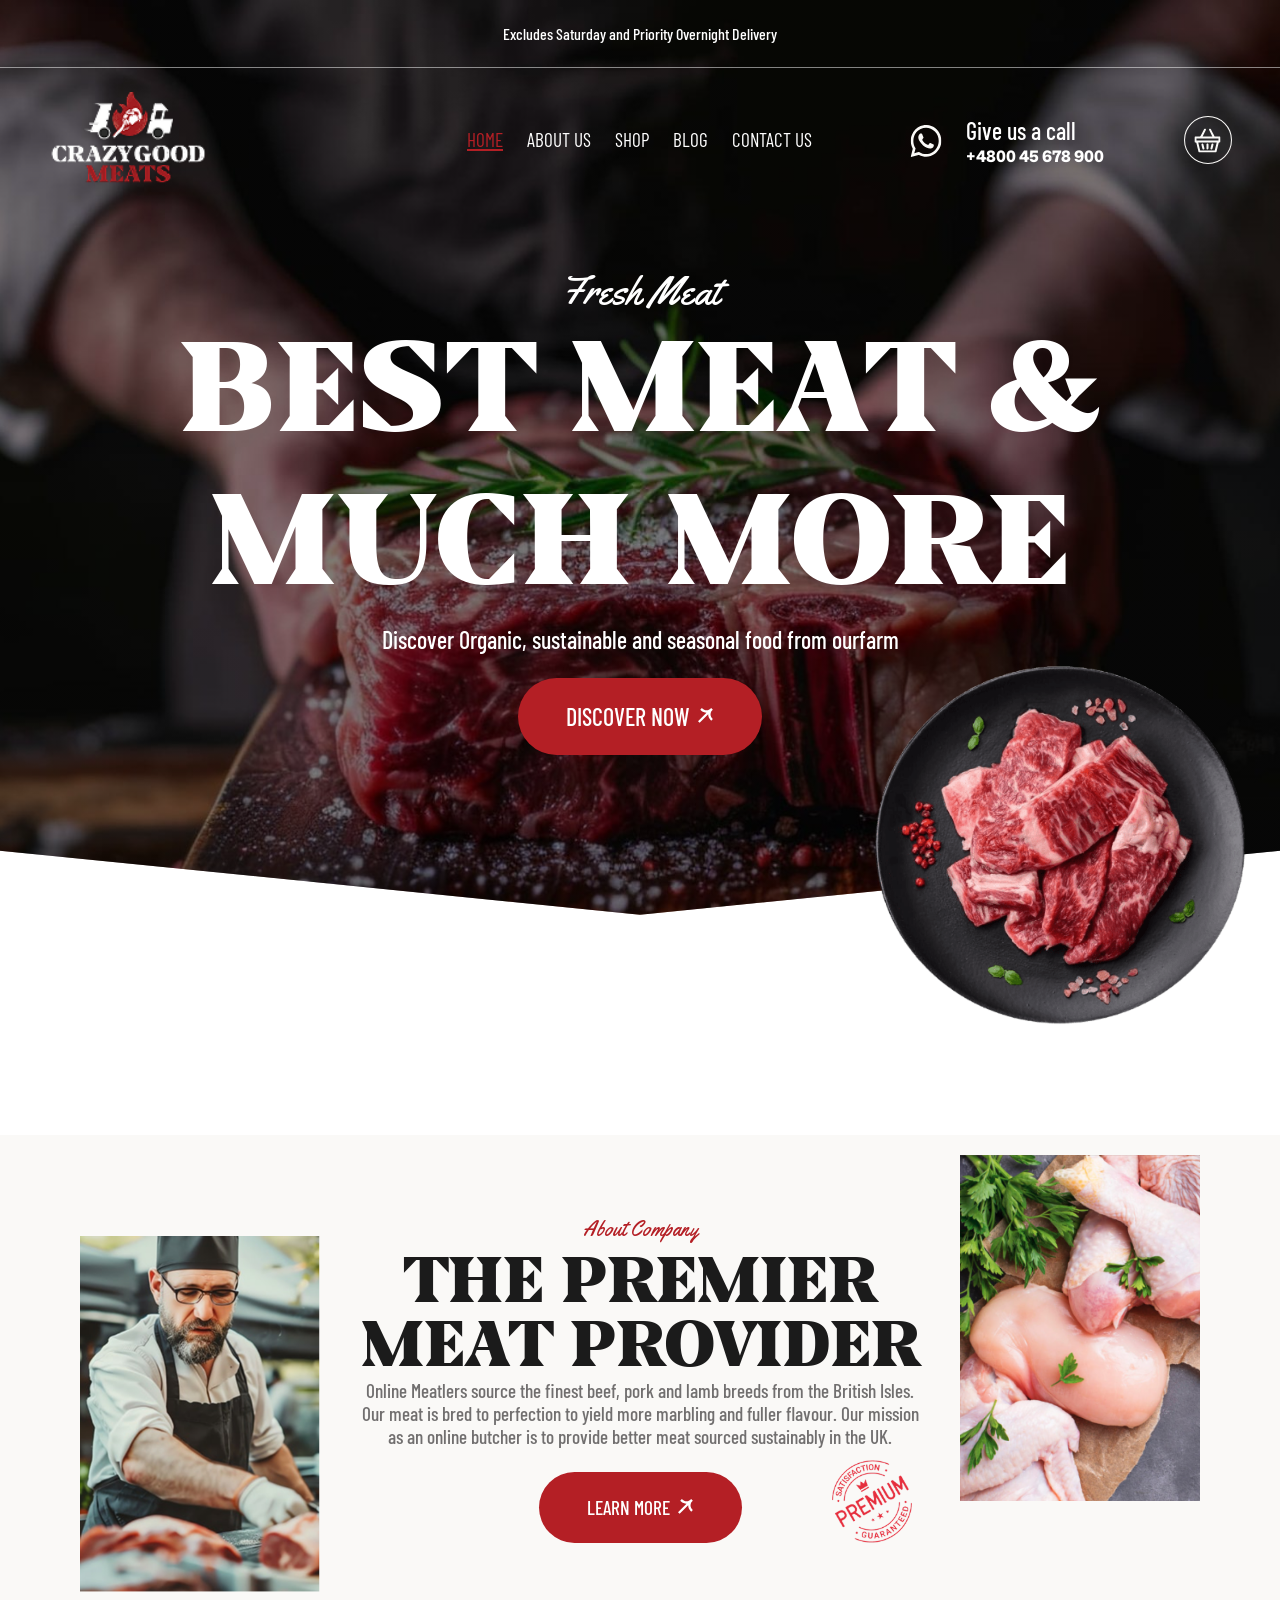
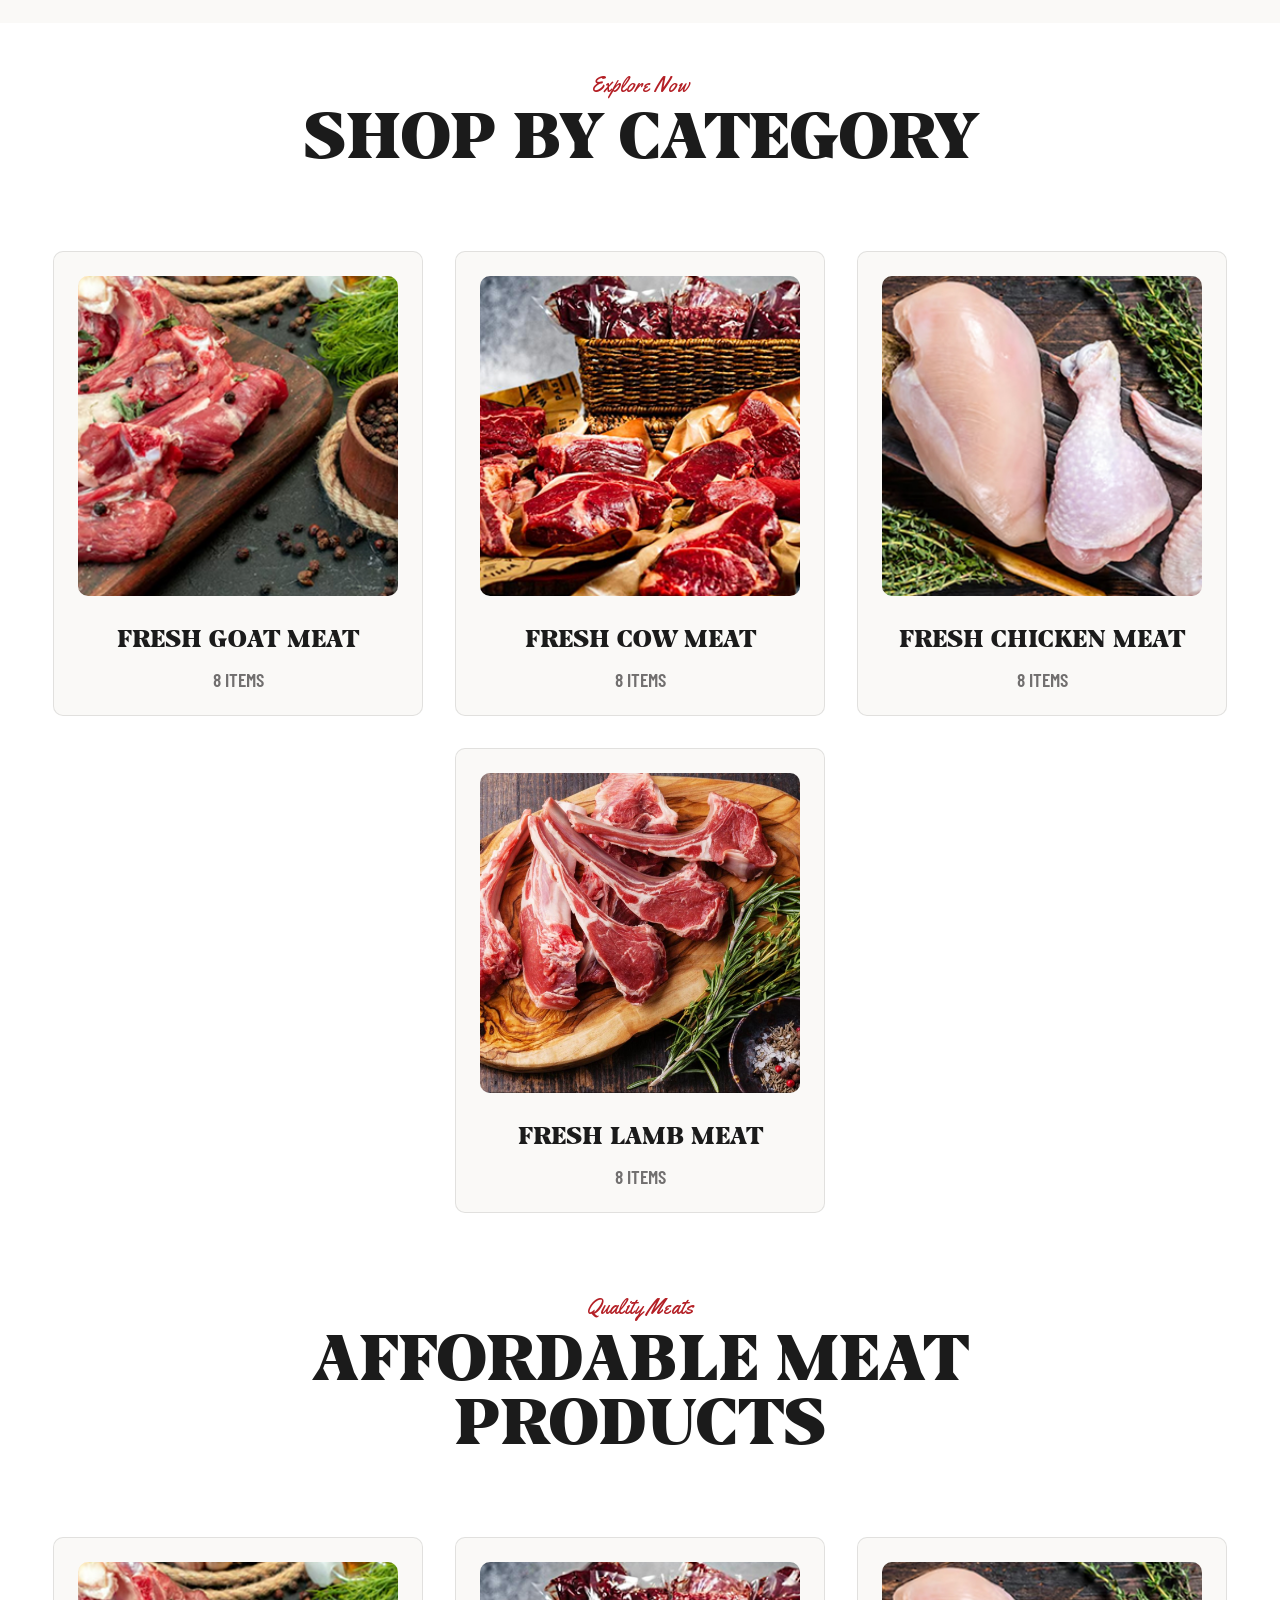
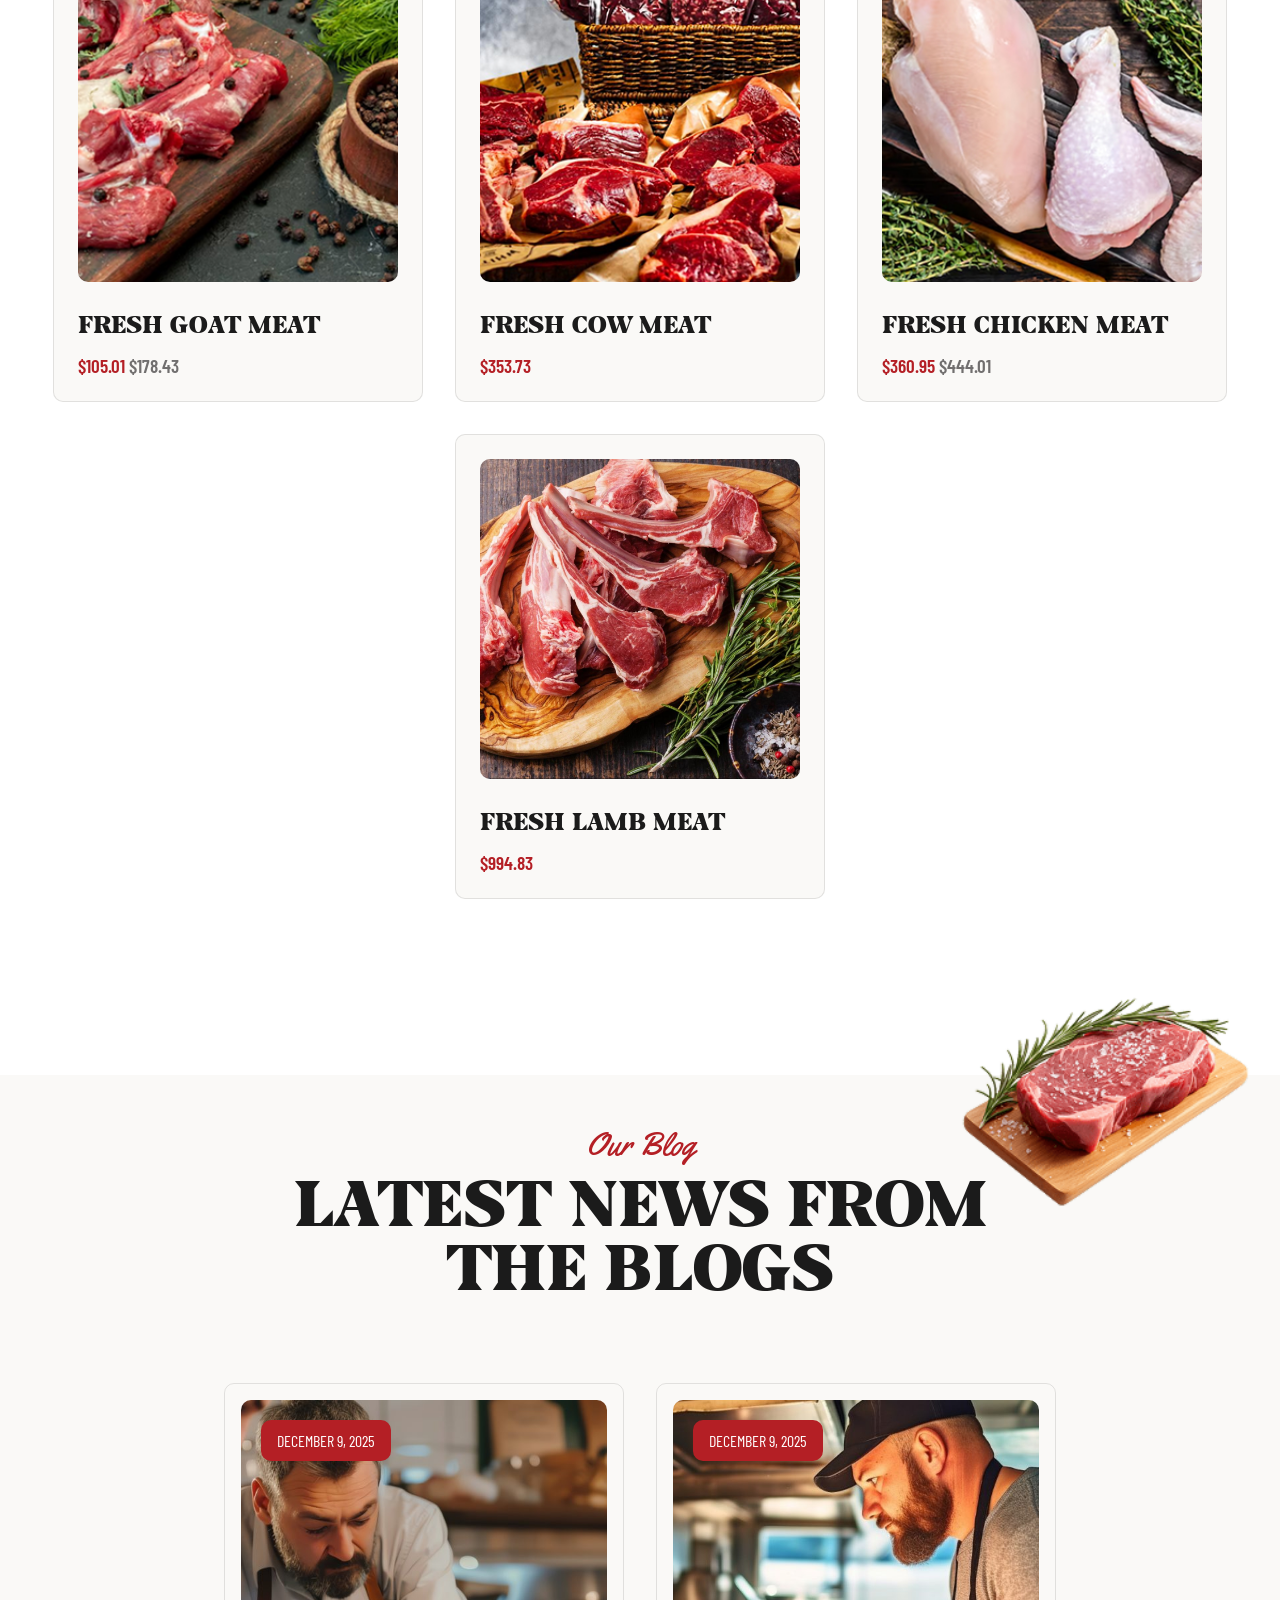
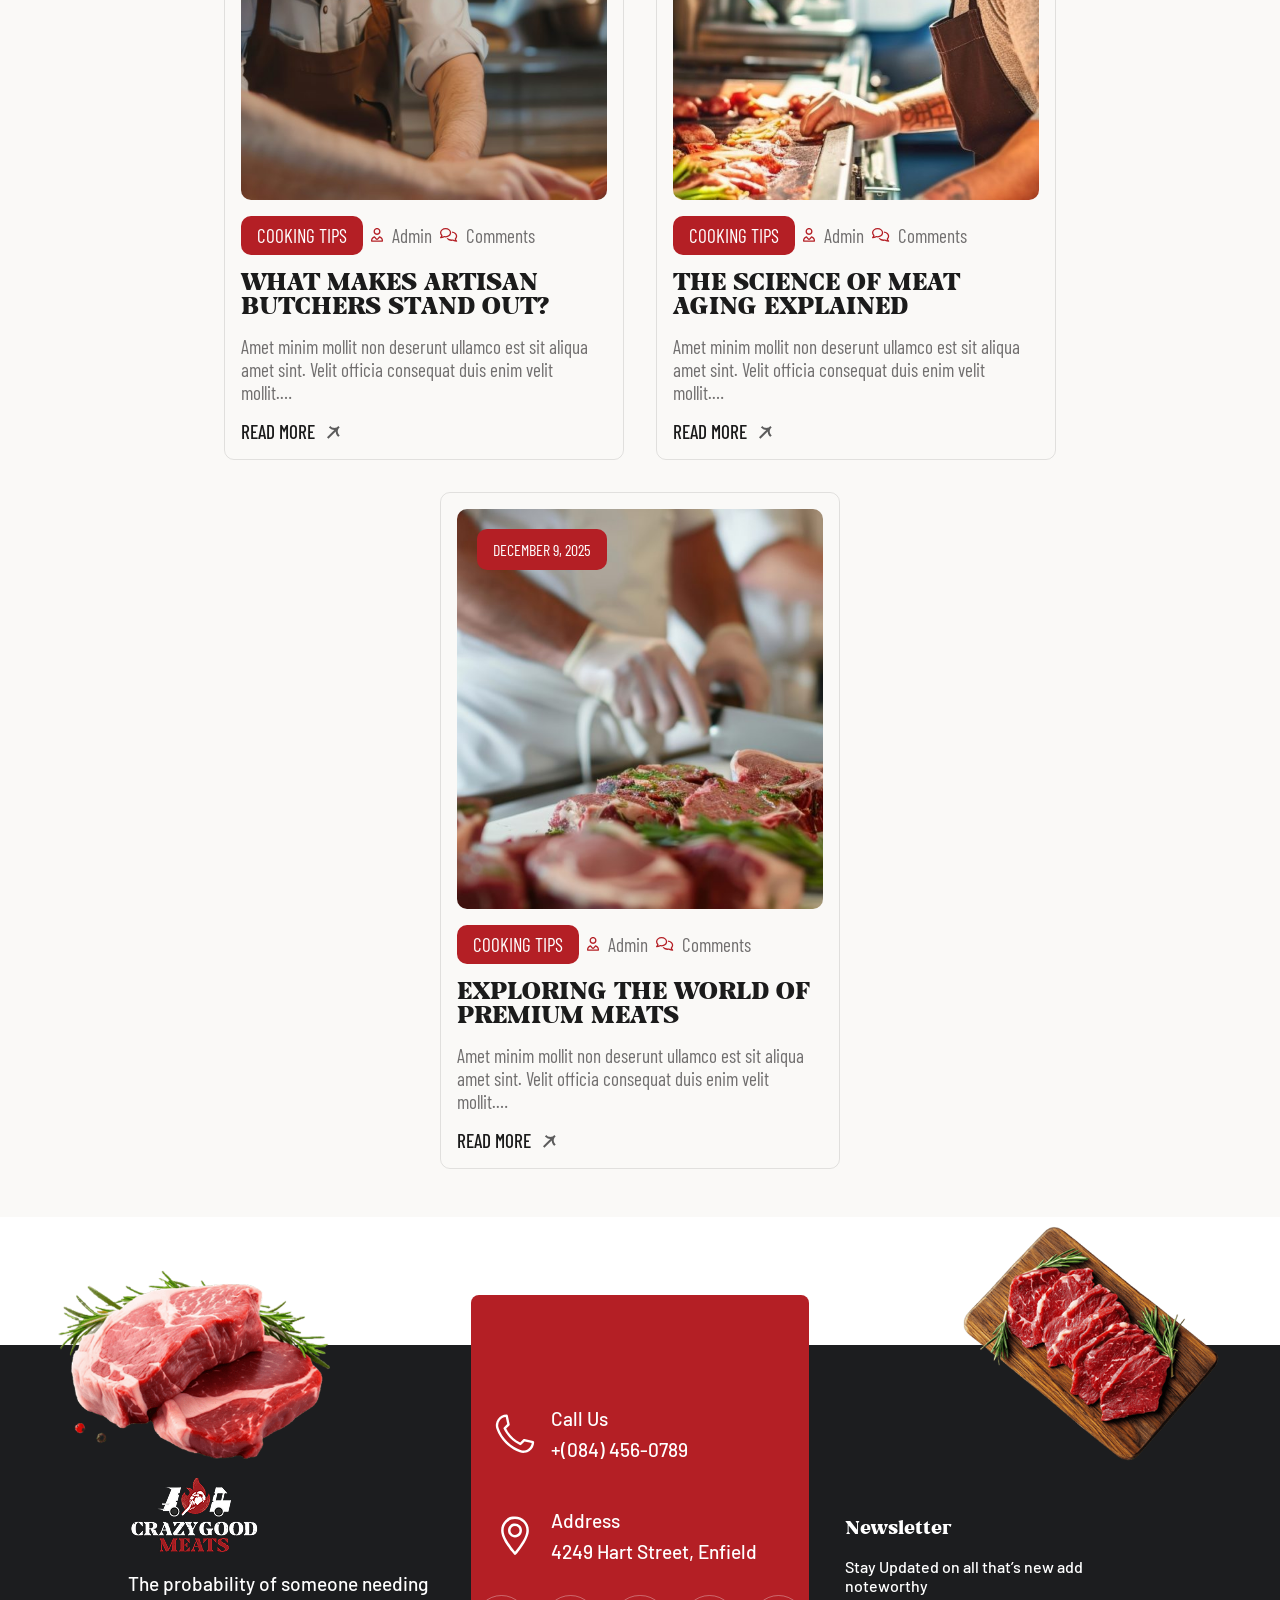
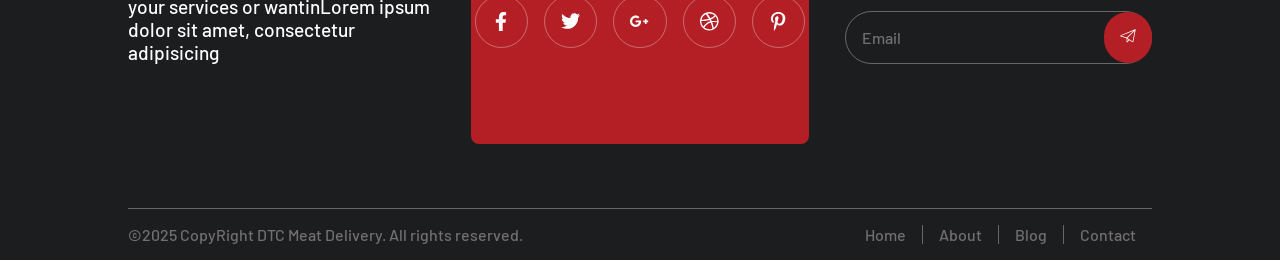
==== commit 434eb2e5: "v1.1.5" ====
--- a/index.html
+++ b/index.html
@@ -126,14 +126,14 @@
                             <svg xmlns="http://www.w3.org/2000/svg" width="24" height="24" viewBox="0 0 24 24"
                                 style="fill: rgba(255, 255, 255, 1);">
                                 <path
-                                    d="M6.41 6L5 7.41 10.59 13 5 18.59 6.41 20 12 14.41 17.59 20 19 18.59 13.41 13 19 7.41 17.59 6 12 11.59z">
+                                    d="M6.41 6L5 7.41 10.59 13 5 18.59 6.41 20 12 14.41 17.59 20 19 18.delivery59 13.41 13 19 7.41 17.59 6 12 11.59z">
                                 </path>
                             </svg>
                         </button>
                     </div>
 
                     <ul>
-                        <li>
+                        <li class="mobileActive">
                             <a href="./index.html">Home</a>
                         </li>
                         <li>
@@ -382,6 +382,7 @@
 
     </section>
 
+    <!-- Section 4 -->
     <section id="blog" class="section-4">
         <div class="anotherMeat">
             <img src="./assets/images/anotherMeat.png" alt="another Meat perfection">
--- a/includes/css/index.css
+++ b/includes/css/index.css
@@ -48,7 +48,7 @@
 
   .main {
     background-image: linear-gradient(rgba(0, 0, 0, 0.5), rgba(0, 0, 0, 0.5)),
-      url(../../assets/images/Hero-Background.jpg);
+      url(../../assets/images/Hero-Background.webp);
     background-repeat: no-repeat;
     background-position: center center;
     background-size: cover;
@@ -973,7 +973,7 @@
           position: fixed;
           top: 0;
           right: 0;
-          height: 100vh;
+          height: 100dvh;
           width: clamp(250px, 80vw, 20rem);
           z-index: 9999 !important;
           padding: var(--spacing-md) 0;
@@ -1016,8 +1016,21 @@
             list-style: none;
             padding: var(--spacing-md) 0;
 
+            .mobileActive {
+              background-color: var(--primary-color);
+            }
+
             li {
               width: 100%;
+              border-bottom: 1px solid rgba(255, 255, 255, 0.125);
+              border-top: 1px solid rgba(255, 255, 255, 0.125);
+
+              &:first-child {
+                border-top: 0;
+              }
+              &:last-child {
+                border-bottom: 0;
+              }
 
               a {
                 padding: var(--spacing-md);
@@ -1040,19 +1053,21 @@
             display: flex;
             justify-content: center;
             align-items: center;
-            gap: var(--spacing-md);
+            gap: 1rem;
             padding: var(--spacing-md);
             margin-top: var(--spacing-lg);
-            border-top: 1px solid rgba(255, 255, 255, 0.125);
 
             div {
-              width: 2rem;
-              height: 2rem;
+              width: 2.5rem;
+              height: 2.5rem;
               display: flex;
               justify-content: center;
               align-items: center;
               cursor: pointer;
               transition: transform 0.2s ease;
+              background-color: rgba(255, 255, 255, 0.1);
+              padding: 0.5rem;
+              border-radius: 100%;
 
               &:hover {
                 transform: scale(1.1);
@@ -1060,8 +1075,8 @@
 
               svg {
                 fill: var(--alt-color);
-                width: 1rem;
-                height: 1rem;
+                width: 1.5rem;
+                height: 1.5rem;
               }
             }
           }
@@ -1271,7 +1286,7 @@
     }
 
     .blogs {
-      margin: 0;
+      margin: 1rem 0 0 0;
       width: 100%;
       .blog {
         width: 100%;
@@ -1346,6 +1361,13 @@
       .contactInfo {
         margin: 0;
         padding: 2rem 0;
+
+        .socialIcons {
+          justify-content: start;
+          margin: 1rem 1.5rem;
+          gap: 0.5rem;
+          flex-wrap: wrap;
+        }
       }
     }
 
